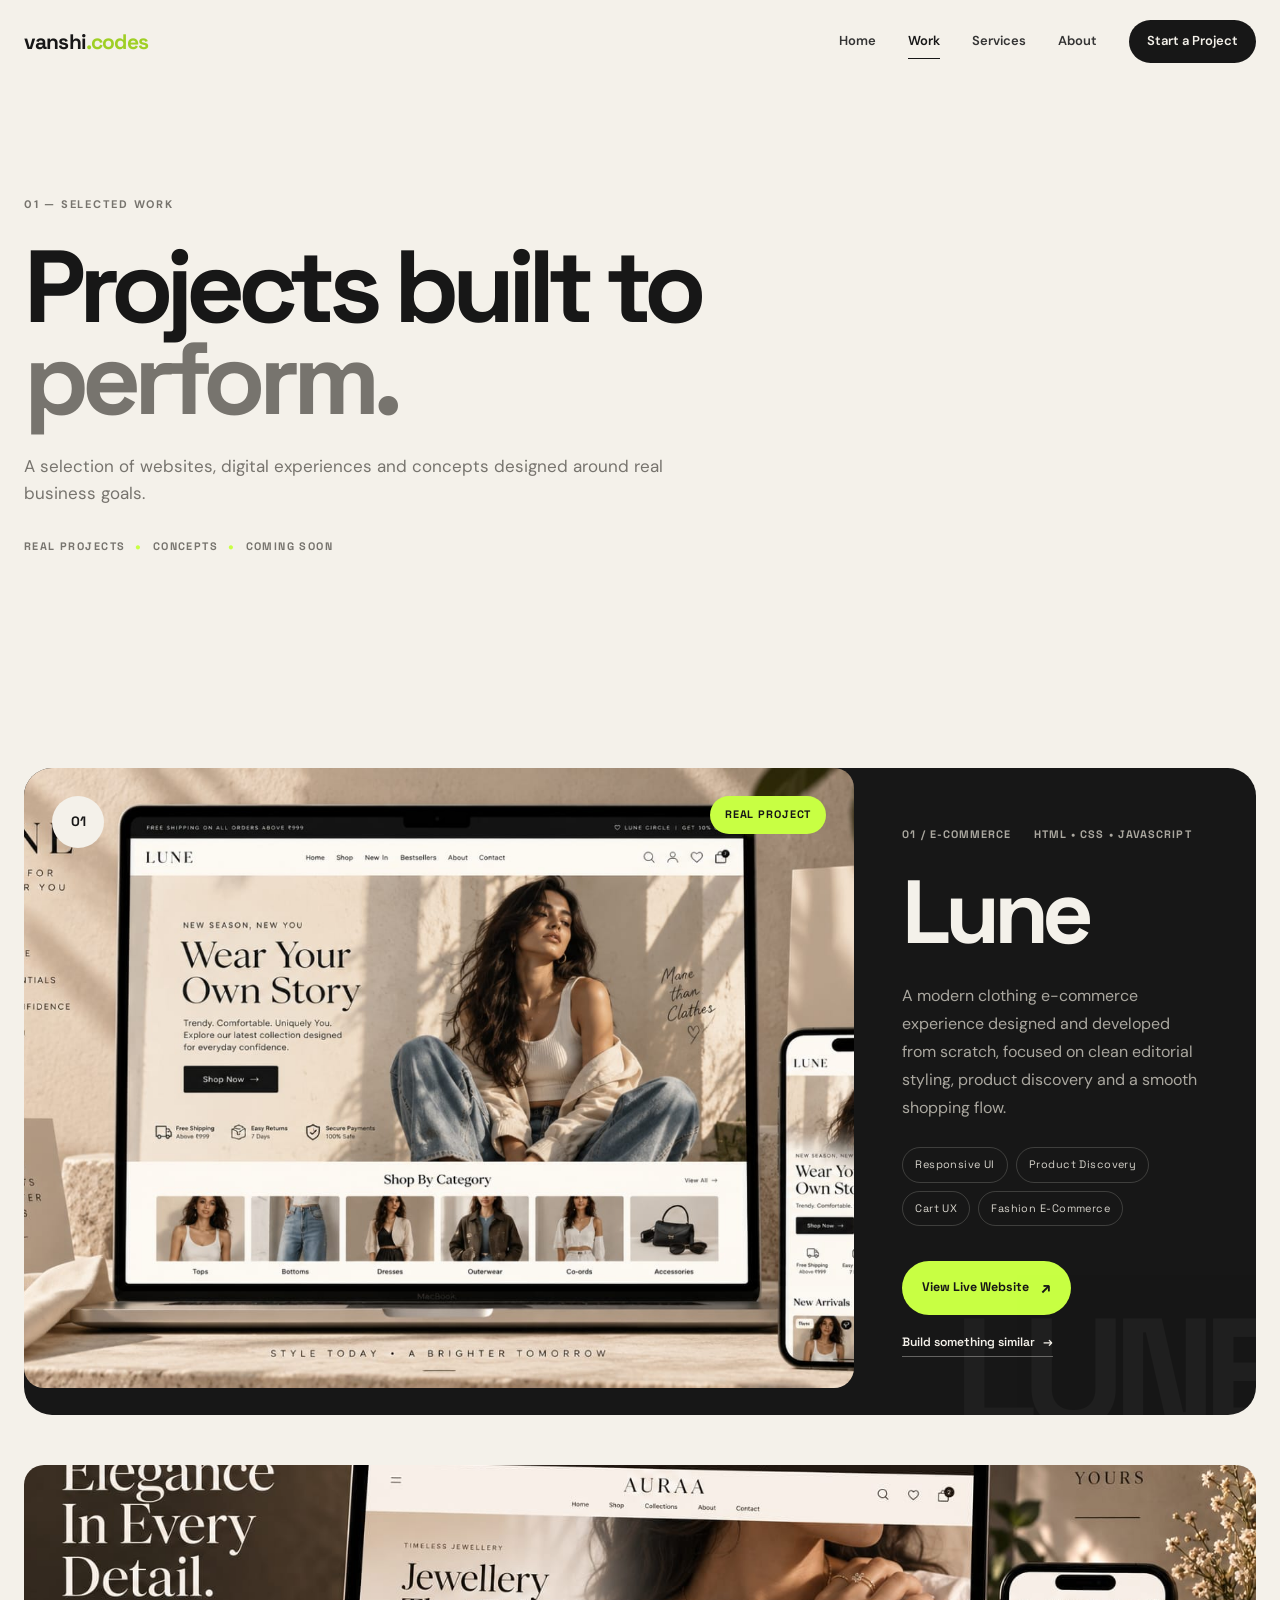
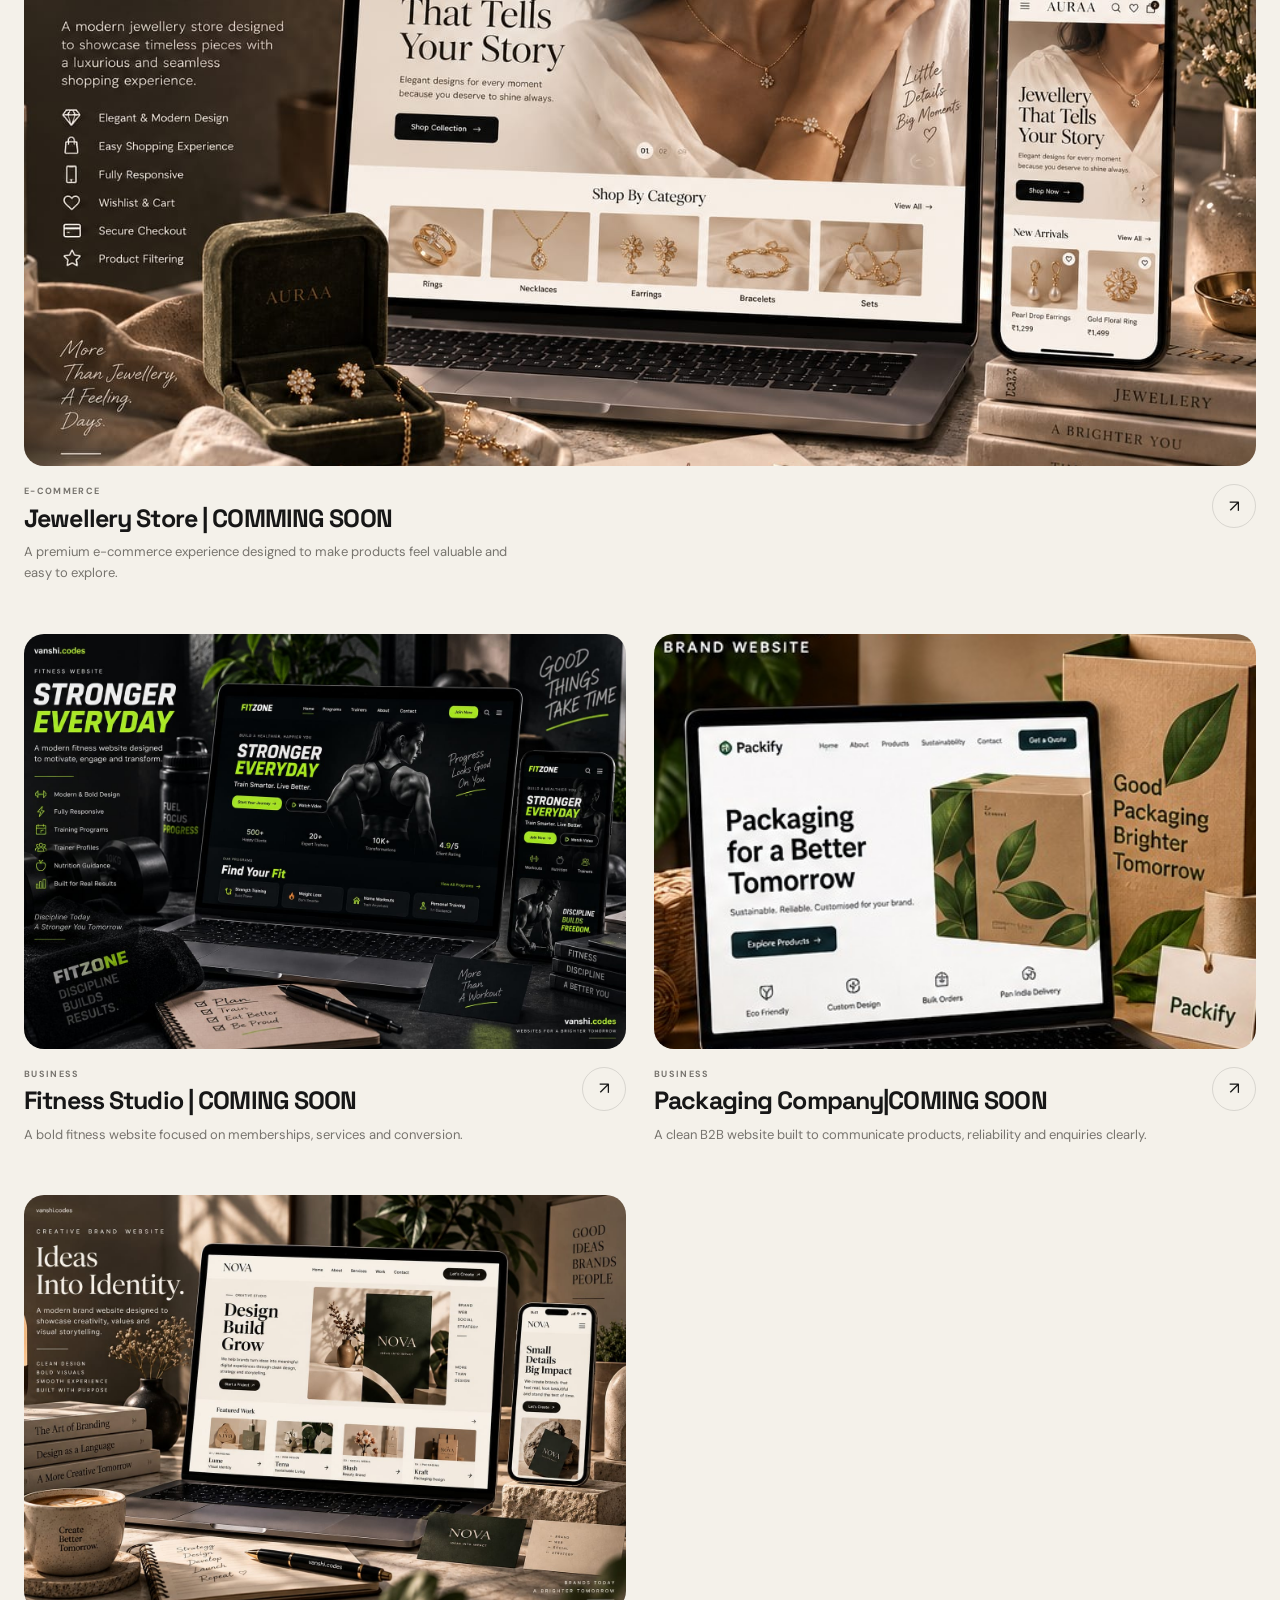
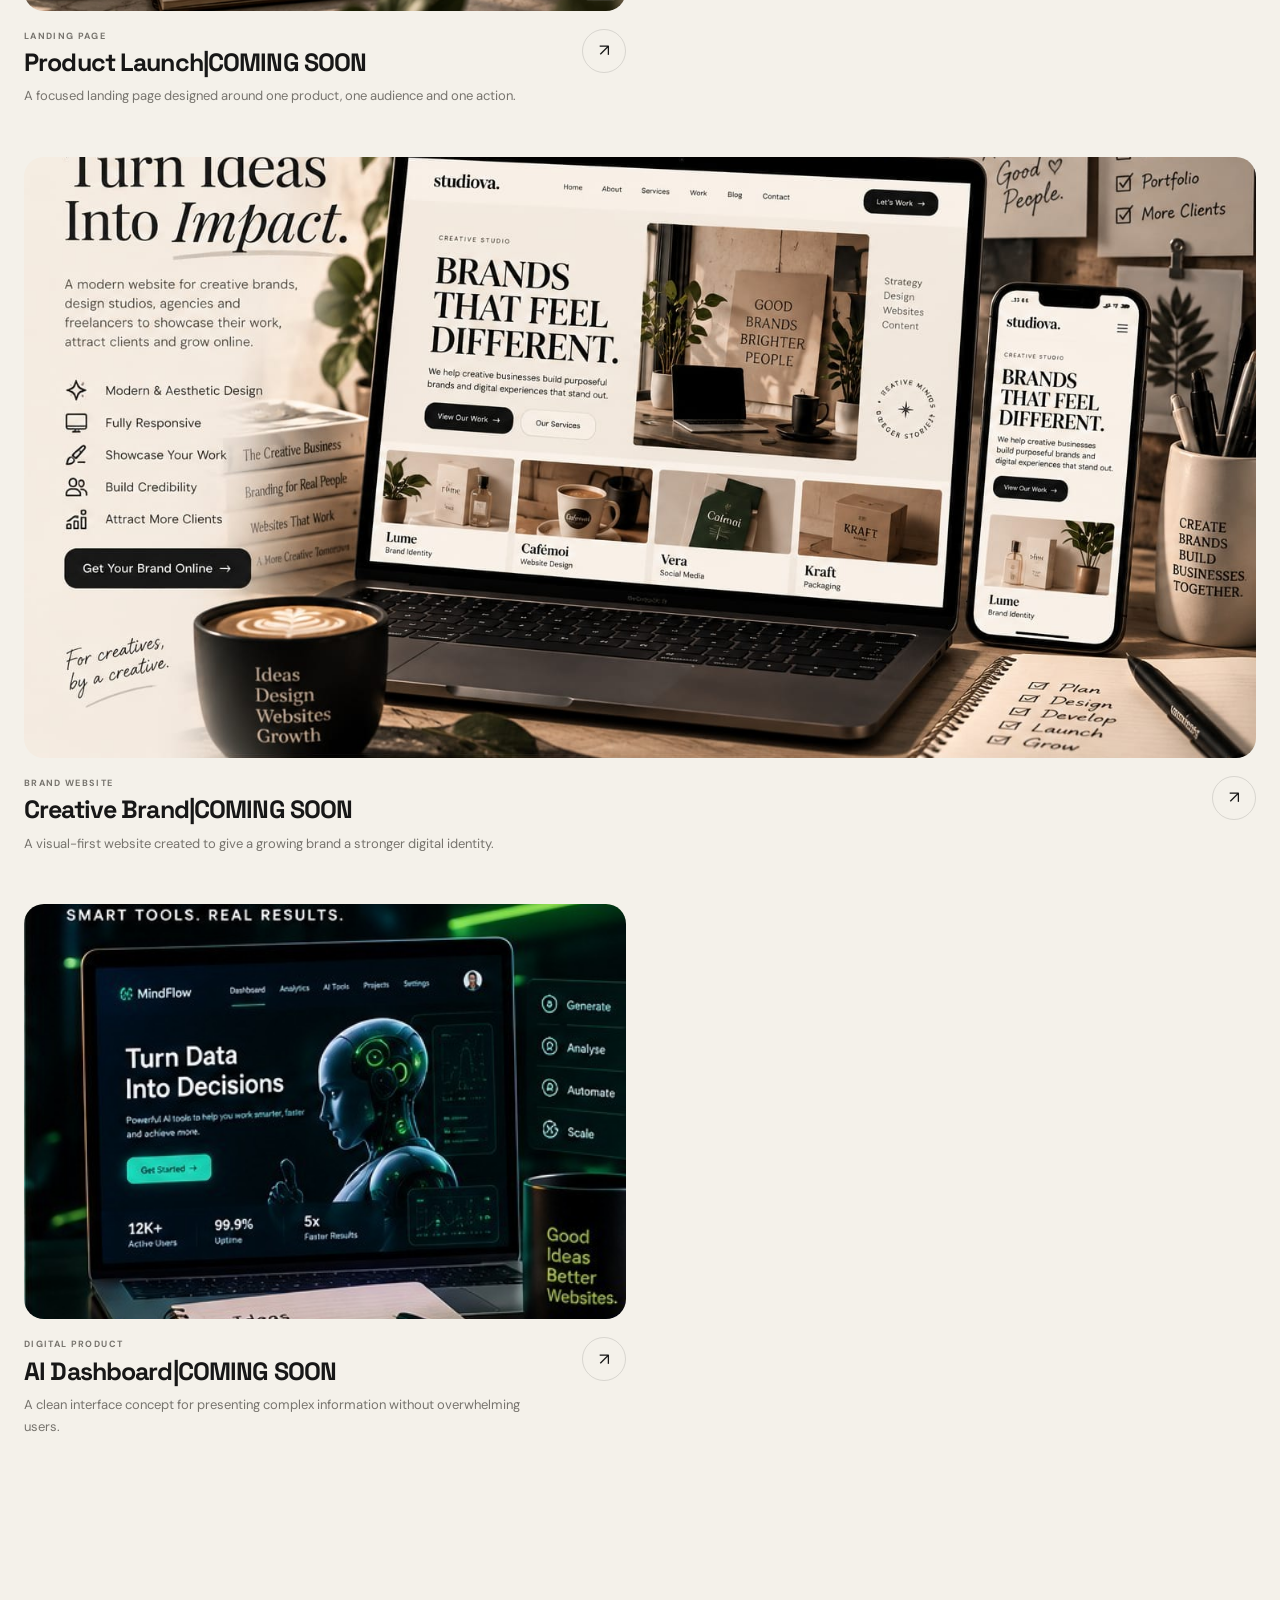
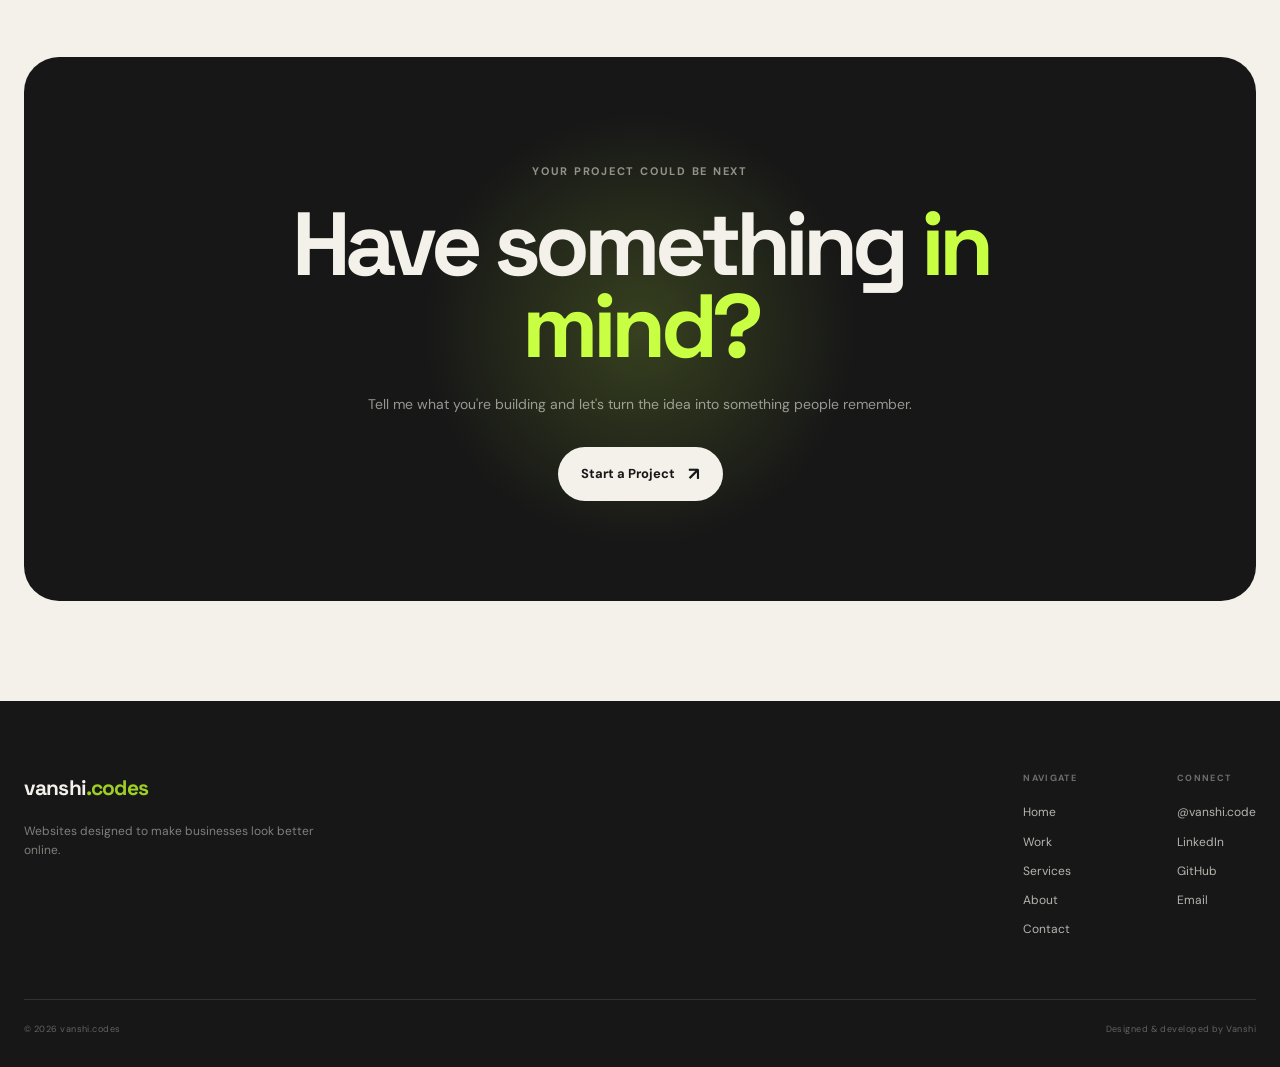
==== vanshi-portfolio/work.html @ 4cf9b31a "Initial portfolio launch" ====
<!DOCTYPE html>
<html lang="en">
<head>
    <meta charset="UTF-8">

    <meta name="viewport"
          content="width=device-width, initial-scale=1.0">

    <meta name="description"
          content="Selected website design and development projects by vanshi.codes.">

    <title>Work — vanshi.codes</title>

    <link rel="preconnect"
          href="https://fonts.googleapis.com">

    <link rel="preconnect"
          href="https://fonts.gstatic.com"
          crossorigin>

    <link href="https://fonts.googleapis.com/css2?family=DM+Sans:wght@400;500;600;700&family=Space+Grotesk:wght@400;500;600;700&display=swap"
          rel="stylesheet">

    <link rel="stylesheet"
          href="css/style.css">
</head>

<body>

<!-- =====================================================
     HEADER
===================================================== -->

<header class="site-header">

    <div class="container nav-container">

        <a href="index.html"
           class="logo">
            vanshi<span>.codes</span>
        </a>

        <nav class="desktop-nav">

            <a href="index.html"
               class="nav-link">
                Home
            </a>

            <a href="work.html"
               class="nav-link active">
                Work
            </a>

            <a href="services.html"
               class="nav-link">
                Services
            </a>

            <a href="about.html"
               class="nav-link">
                About
            </a>

            <a href="contact.html"
               class="nav-link nav-contact">
                Start a Project
            </a>

        </nav>

        <button class="menu-toggle"
                id="menuToggle"
                aria-label="Open navigation menu"
                aria-expanded="false">

            <span></span>
            <span></span>

        </button>

    </div>

    <div class="mobile-menu"
         id="mobileMenu">

        <a href="index.html">Home</a>
        <a href="work.html">Work</a>
        <a href="services.html">Services</a>
        <a href="about.html">About</a>
        <a href="contact.html">Start a Project</a>

    </div>

</header>


<main>

<!-- =====================================================
     PAGE HERO
===================================================== -->

<section class="inner-hero section">

    <div class="container">

        <span class="section-label reveal">
            01 — SELECTED WORK
        </span>

        <h1 class="inner-title reveal">
            Projects built to
            <span>perform.</span>
        </h1>

        <p class="inner-description reveal">
            A selection of websites, digital experiences and
            concepts designed around real business goals.
        </p>
     
         <div class="work-hero-note">
    <span>REAL PROJECTS</span>
    <span>•</span>
    <span>CONCEPTS</span>
    <span>•</span>
    <span>COMING SOON</span>
</div>

    </div>

</section>


<!-- =====================================================
     PROJECTS
===================================================== -->

<section class="section projects-page">

    <div class="container">

        <div class="project-grid project-grid-page">



            <!-- =========================================
     FEATURED PROJECT — LUNE
========================================= -->

<article class="project-card lune-featured reveal">

    <div class="project-image lune-project-image">
        <img
            src="assets/images/lune-main.png"
            alt="Lune clothing e-commerce website designed and developed by Vanshi"
        >

        <span class="project-number">01</span>

        <span class="project-badge">
            REAL PROJECT
        </span>
    </div>

    <div class="project-content lune-project-content">

        <div class="project-meta">
            <span>01 / E-COMMERCE</span>
            <span>HTML • CSS • JAVASCRIPT</span>
        </div>

        <h2>Lune</h2>

        <p class="project-description">
            A modern clothing e-commerce experience designed and
            developed from scratch, focused on clean editorial
            styling, product discovery and a smooth shopping flow.
        </p>

        <div class="project-tags">
            <span>Responsive UI</span>
            <span>Product Discovery</span>
            <span>Cart UX</span>
            <span>Fashion E-Commerce</span>
        </div>

        <div class="project-actions">

            <!-- Replace # with your real Lune website URL later -->
            <a
                href="#"
                class="project-link"
                target="_blank"
                rel="noopener noreferrer"
            >
                View Live Website
                <span>↗</span>
            </a>

            <a
                href="contact.html"
                class="project-secondary-link"
            >
                Build something similar
                <span>→</span>
            </a>

        </div>

    </div>

</article>


            <!-- =================================================
                 PROJECT 01
                 IMAGE LOCATION:
                 assets/images/jewellery-store.jpg
            ================================================== -->

            <article class="project-card project-large reveal">

                <div class="project-image">

                    <img src="assets/images/jewellery-store.jpg"
                         alt="Jewellery e-commerce website project"
                         loading="lazy">

                </div>

                <div class="project-info">

                    <div>

                        <span class="project-category">
                            E-COMMERCE
                        </span>

                        <h2>
                            Jewellery Store | COMMING SOON
                        </h2>

                        <p class="project-description">
                            A premium e-commerce experience designed
                            to make products feel valuable and easy
                            to explore.
                        </p>

                    </div>

                    <!-- Replace # with actual project URL later -->

                    <a href="#"
                       class="round-arrow"
                       aria-label="Open jewellery project">
                        ↗
                    </a>

                </div>

            </article>


            <!-- =================================================
                 PROJECT 02
                 IMAGE LOCATION:
                 assets/images/fitness-website.jpg
            ================================================== -->

            <article class="project-card reveal">

                <div class="project-image">

                    <img src="assets/images/fitness-website.jpg"
                         alt="Fitness studio website project"
                         loading="lazy">

                </div>

                <div class="project-info">

                    <div>

                        <span class="project-category">
                            BUSINESS
                        </span>

                        <h2>
                            Fitness Studio | COMING SOON
                        </h2>

                        <p class="project-description">
                            A bold fitness website focused on
                            memberships, services and conversion.
                        </p>

                    </div>

                    <a href="#"
                       class="round-arrow"
                       aria-label="Open fitness project">
                        ↗
                    </a>

                </div>

            </article>


            <!-- =================================================
                 PROJECT 03
                 IMAGE LOCATION:
                 assets/images/packaging-business.jpg
            ================================================== -->

            <article class="project-card reveal">

                <div class="project-image">

                    <img src="assets/images/packaging-business.jpg"
                         alt="Packaging business website project"
                         loading="lazy">

                </div>

                <div class="project-info">

                    <div>

                        <span class="project-category">
                            BUSINESS
                        </span>

                        <h2>
                            Packaging Company|COMING SOON
                        </h2>

                        <p class="project-description">
                            A clean B2B website built to communicate
                            products, reliability and enquiries clearly.
                        </p>

                    </div>

                    <a href="#"
                       class="round-arrow"
                       aria-label="Open packaging project">
                        ↗
                    </a>

                </div>

            </article>


            <!-- =================================================
                 PROJECT 04
                 IMAGE LOCATION:
                 assets/images/landing-page.jpg
            ================================================== -->

            <article class="project-card reveal">

                <div class="project-image">

                    <img src="assets/images/landing-page.jpg"
                         alt="Modern landing page design"
                         loading="lazy">

                </div>

                <div class="project-info">

                    <div>

                        <span class="project-category">
                            LANDING PAGE
                        </span>

                        <h2>
                            Product Launch|COMING SOON
                        </h2>

                        <p class="project-description">
                            A focused landing page designed around
                            one product, one audience and one action.
                        </p>

                    </div>

                    <a href="#"
                       class="round-arrow"
                       aria-label="Open product launch project">
                        ↗
                    </a>

                </div>

            </article>


            <!-- =================================================
                 PROJECT 05
                 IMAGE LOCATION:
                 assets/images/brand-website.jpg
            ================================================== -->

            <article class="project-card project-large reveal">

                <div class="project-image">

                    <img src="assets/images/brand-website.jpg"
                         alt="Creative brand website project"
                         loading="lazy">

                </div>

                <div class="project-info">

                    <div>

                        <span class="project-category">
                            BRAND WEBSITE
                        </span>

                        <h2>
                            Creative Brand|COMING SOON
                        </h2>

                        <p class="project-description">
                            A visual-first website created to give
                            a growing brand a stronger digital identity.
                        </p>

                    </div>

                    <a href="#"
                       class="round-arrow"
                       aria-label="Open creative brand project">
                        ↗
                    </a>

                </div>

            </article>


            <!-- =================================================
                 PROJECT 06
                 IMAGE LOCATION:
                 assets/images/ai-dashboard.jpg
            ================================================== -->

            <article class="project-card reveal">

                <div class="project-image">

                    <img src="assets/images/ai-dashboard.jpg"
                         alt="AI dashboard interface project"
                         loading="lazy">

                </div>

                <div class="project-info">

                    <div>

                        <span class="project-category">
                            DIGITAL PRODUCT
                        </span>

                        <h2>
                            AI Dashboard|COMING SOON
                        </h2>

                        <p class="project-description">
                            A clean interface concept for presenting
                            complex information without overwhelming users.
                        </p>

                    </div>

                    <a href="#"
                       class="round-arrow"
                       aria-label="Open AI dashboard project">
                        ↗
                    </a>

                </div>

            </article>


        </div>

    </div>

</section>


<!-- =====================================================
     PROJECT CTA
===================================================== -->

<section class="section final-cta">

    <div class="container">

        <div class="cta-box reveal">

            <span class="section-label">
                YOUR PROJECT COULD BE NEXT
            </span>

            <h2>
                Have something
                <span>in mind?</span>
            </h2>

            <p>
                Tell me what you're building and let's
                turn the idea into something people remember.
            </p>

            <a href="contact.html"
               class="btn btn-light">

                Start a Project

                <span class="btn-arrow">
                    ↗
                </span>

            </a>

        </div>

    </div>

</section>

</main>


<!-- =====================================================
     FOOTER
===================================================== -->

<footer class="site-footer">

    <div class="container">

        <div class="footer-main">

            <div class="footer-brand">

                <a href="index.html"
                   class="logo footer-logo">
                    vanshi<span>.codes</span>
                </a>

                <p>
                    Websites designed to make
                    businesses look better online.
                </p>

            </div>

            <div class="footer-links">

                <div>

                    <span class="footer-heading">
                        NAVIGATE
                    </span>

                    <a href="index.html">Home</a>
                    <a href="work.html">Work</a>
                    <a href="services.html">Services</a>
                    <a href="about.html">About</a>
                    <a href="contact.html">Contact</a>

                </div>

                <div>

                    <span class="footer-heading">
                        CONNECT
                    </span>
<a href="https://www.instagram.com/vanshi.codes/"
                           target="_blank"
                         rel="noopener noreferrer">
                       @vanshi.code
                                </a>
                    <a href="https://www.linkedin.com/in/vanshika-codes20071"

                            class="social-link"

                             target="_blank"
                   rel="noopener noreferrer">
                    LinkedIn
                         </a>

                       <a href="https://github.com/vanshikatechh"
                       class="social-link"
                       target="_blank"
                       rel="noopener noreferrer">
                        GitHub
                        </a>

                     <a href="https://mail.google.com/mail/?view=cm&fs=1&to=vanshikatech.work@gmail.com"
                        
                        class="social-link"
                        target="_blank"
                        rel="noopener noreferrer">
                          Email
                         </a>

                </div>

            </div>

        </div>

        <div class="footer-bottom">

            <span>
                © 2026 vanshi.codes
            </span>

            <span>
                Designed & developed by Vanshi
            </span>

        </div>

    </div>

</footer>


<script src="js/script.js"></script>


<!--Start of Tawk.to Script-->
<script type="text/javascript">
var Tawk_API=Tawk_API||{}, Tawk_LoadStart=new Date();
(function(){
var s1=document.createElement("script"),s0=document.getElementsByTagName("script")[0];
s1.async=true;
s1.src='https://embed.tawk.to/6aa03f4f8af7fd343c58ffe2/1k20vek2e';
s1.charset='UTF-8';
s1.setAttribute('crossorigin','*');
s0.parentNode.insertBefore(s1,s0);
})();
</script>
<!--End of Tawk.to Script-->

</body>
</html>
---- vanshi-portfolio/css/style.css ----
/* =========================================================
   VANSHI.CODES — MASTER STYLESHEET
   Version: 1.0
   Designed for:
   index.html
   work.html
   services.html
   about.html
   contact.html
========================================================= */


/* =========================================================
   01 — RESET
========================================================= */

*,
*::before,
*::after {
    margin: 0;
    padding: 0;
    box-sizing: border-box;
}

html {
    scroll-behavior: smooth;
}

body {
    font-family: "DM Sans", sans-serif;
    background: #f4f1ea;
    color: #171717;
    line-height: 1.6;
    overflow-x: hidden;
}

body.menu-open,
body.chat-open {
    overflow: hidden;
}

img {
    display: block;
    width: 100%;
    max-width: 100%;
}

a {
    color: inherit;
    text-decoration: none;
}

button,
input,
textarea,
select {
    font: inherit;
}

button {
    border: 0;
    cursor: pointer;
}

ul {
    list-style: none;
}


/* =========================================================
   02 — VARIABLES
========================================================= */

:root {

    --ink: #171717;
    --ink-soft: #343434;

    --paper: #f4f1ea;
    --paper-light: #faf8f3;
    --paper-dark: #e8e3d9;

    --accent: #c8ff43;
    --accent-dark: #9fcf24;

    --muted: #77746e;
    --line: rgba(23, 23, 23, 0.13);

    --white: #ffffff;

    --radius-small: 10px;
    --radius-medium: 20px;
    --radius-large: 30px;

    --container: 1240px;

    --transition:
        0.35s cubic-bezier(0.22, 1, 0.36, 1);

}


/* =========================================================
   03 — GLOBAL CONTAINER
========================================================= */

.container {
    width: min(
        calc(100% - 48px),
        var(--container)
    );

    margin-inline: auto;
}


/* =========================================================
   04 — SECTIONS
========================================================= */

.section {
    position: relative;
    padding: 120px 0;
}

.section-label {
    display: inline-flex;
    align-items: center;
    gap: 8px;

    font-size: 11px;
    font-weight: 700;
    letter-spacing: 0.16em;
    text-transform: uppercase;

    color: var(--muted);
}


/* =========================================================
   05 — PAGE LOADER
========================================================= */

.page-loader {
    position: fixed;
    inset: 0;
    z-index: 9999;

    display: flex;
    flex-direction: column;
    align-items: center;
    justify-content: center;

    background: var(--ink);

    transition:
        opacity 0.6s ease,
        visibility 0.6s ease;
}

.page-loader.loaded {
    opacity: 0;
    visibility: hidden;
    pointer-events: none;
}

.loader-logo {
    color: var(--paper);

    font-family: "Space Grotesk", sans-serif;
    font-size: 30px;
    font-weight: 700;
}

.loader-logo span {
    color: var(--accent);
}

.loader-line {
    width: 160px;
    height: 2px;
    margin-top: 25px;
    background: rgba(255, 255, 255, 0.15);
    overflow: hidden;
}

.loader-line span {
    display: block;
    width: 100%;
    height: 100%;
    background: var(--accent);

    transform: translateX(-100%);
    animation: loaderProgress 1.2s ease forwards;
}

@keyframes loaderProgress {
    to {
        transform: translateX(0);
    }
}


/* =========================================================
   06 — HEADER
========================================================= */

.site-header {
    position: fixed;
    top: 0;
    left: 0;
    width: 100%;

    z-index: 1000;

    padding: 20px 0;

    transition:
        background 0.3s ease,
        padding 0.3s ease,
        box-shadow 0.3s ease;
}

.site-header.scrolled {
    background: rgba(244, 241, 234, 0.94);
    backdrop-filter: blur(18px);
    -webkit-backdrop-filter: blur(18px);

    padding: 13px 0;

    box-shadow:
        0 10px 30px rgba(0, 0, 0, 0.04);
}

.nav-container {
    display: flex;
    align-items: center;
    justify-content: space-between;
}

.logo {
    position: relative;
    z-index: 2;

    font-family: "Space Grotesk", sans-serif;
    font-size: 21px;
    font-weight: 700;
    letter-spacing: -0.04em;
}

.logo span {
    color: var(--accent-dark);
}

.desktop-nav {
    display: flex;
    align-items: center;
    gap: 32px;
}

.nav-link {
    position: relative;

    font-size: 13px;
    font-weight: 600;

    color: var(--ink-soft);

    transition:
        color var(--transition);
}

.nav-link::after {
    content: "";

    position: absolute;
    left: 0;
    bottom: -7px;

    width: 100%;
    height: 1px;

    background: var(--ink);

    transform: scaleX(0);
    transform-origin: right;

    transition:
        transform var(--transition);
}

.nav-link:hover,
.nav-link.active {
    color: var(--ink);
}

.nav-link:hover::after,
.nav-link.active::after {
    transform: scaleX(1);
    transform-origin: left;
}

.nav-contact {
    display: inline-flex;
    align-items: center;

    padding: 11px 18px;

    background: var(--ink);
    color: var(--paper);

    border-radius: 100px;
}

.nav-contact::after {
    display: none;
}

.nav-contact:hover {
    background: var(--accent);
    color: var(--ink);
}


/* =========================================================
   07 — MOBILE MENU
========================================================= */

.menu-toggle {
    display: none;

    width: 44px;
    height: 44px;

    align-items: center;
    justify-content: center;
    flex-direction: column;
    gap: 6px;

    background: var(--ink);
    border-radius: 50%;

    position: relative;
    z-index: 1002;
}

.menu-toggle span {
    display: block;

    width: 17px;
    height: 1.5px;

    background: var(--paper);

    transition:
        transform 0.3s ease;
}

.menu-toggle.active span:first-child {
    transform: translateY(3.75px) rotate(45deg);
}

.menu-toggle.active span:last-child {
    transform: translateY(-3.75px) rotate(-45deg);
}

.mobile-menu {
    display: none;
}


/* =========================================================
   08 — HERO
========================================================= */

.hero {
    min-height: 100vh;
    min-height: 100svh;

    display: flex;
    align-items: center;

    padding-top: 150px;
    padding-bottom: 100px;

    overflow: hidden;
}

.hero-background {
    position: absolute;
    inset: 0;

    pointer-events: none;
}

.hero-grid {
    position: absolute;
    inset: 0;

    background-image:
        linear-gradient(
            rgba(23, 23, 23, 0.045) 1px,
            transparent 1px
        ),
        linear-gradient(
            90deg,
            rgba(23, 23, 23, 0.045) 1px,
            transparent 1px
        );

    background-size: 80px 80px;

    mask-image:
        linear-gradient(
            to bottom,
            black,
            transparent 90%
        );
}

.hero-orb {
    position: absolute;

    border-radius: 50%;

    filter: blur(2px);

    opacity: 0.8;
}

.hero-orb-one {
    width: 420px;
    height: 420px;

    top: 8%;
    right: 7%;

    background:
        radial-gradient(
            circle,
            rgba(200, 255, 67, 0.45),
            transparent 68%
        );
}

.hero-orb-two {
    width: 300px;
    height: 300px;

    left: -80px;
    bottom: 10%;

    background:
        radial-gradient(
            circle,
            rgba(255, 190, 100, 0.18),
            transparent 70%
        );
}

.hero-container {
    position: relative;
    z-index: 2;

    display: grid;
    grid-template-columns: 1.02fr 0.98fr;

    align-items: center;

    gap: 80px;
}

.hero-content {
    max-width: 700px;
}

.eyebrow {
    display: inline-flex;
    align-items: center;
    gap: 9px;

    padding: 8px 13px;

    border: 1px solid var(--line);
    border-radius: 100px;

    font-size: 10px;
    font-weight: 700;
    letter-spacing: 0.14em;

    background: rgba(250, 248, 243, 0.65);
}

.eyebrow-dot {
    width: 7px;
    height: 7px;

    border-radius: 50%;

    background: var(--accent-dark);

    box-shadow:
        0 0 0 5px rgba(159, 207, 36, 0.13);
}

.hero h1 {
    margin-top: 28px;

    font-family: "Space Grotesk", sans-serif;

    font-size:
        clamp(58px, 7vw, 108px);

    line-height: 0.92;
    letter-spacing: -0.065em;
    font-weight: 600;
}

.accent-text {
    position: relative;
    display: inline-block;

    color: var(--ink);
}

.accent-text::after {
    content: "";

    position: absolute;

    left: 2%;
    right: 2%;
    bottom: 2px;

    height: 13px;

    z-index: -1;

    background: var(--accent);

    transform: rotate(-1.5deg);
}

.hero-description {
    max-width: 570px;

    margin-top: 32px;

    font-size: 17px;
    line-height: 1.7;

    color: var(--muted);
}

.hero-actions {
    display: flex;
    flex-wrap: wrap;

    gap: 12px;

    margin-top: 38px;
}


/* =========================================================
   09 — BUTTONS
========================================================= */

.btn {
    display: inline-flex;
    align-items: center;
    justify-content: center;
    gap: 13px;

    min-height: 54px;

    padding: 0 23px;

    border-radius: 100px;

    font-size: 13px;
    font-weight: 700;

    transition:
        transform var(--transition),
        background var(--transition),
        color var(--transition),
        box-shadow var(--transition);
}

.btn-arrow {
    font-size: 18px;
    line-height: 1;
}

.btn-primary {
    background: var(--ink);
    color: var(--paper);

    box-shadow:
        0 10px 25px rgba(23, 23, 23, 0.13);
}

.btn-primary:hover {
    transform: translateY(-4px);

    background: var(--accent);
    color: var(--ink);

    box-shadow:
        0 15px 35px rgba(23, 23, 23, 0.15);
}

.btn-secondary {
    border: 1px solid var(--line);
    background: rgba(255, 255, 255, 0.35);
}

.btn-secondary:hover {
    transform: translateY(-4px);

    border-color: var(--ink);
    background: var(--white);
}

.btn-light {
    background: var(--paper);
    color: var(--ink);
}

.btn-light:hover {
    transform: translateY(-4px);

    background: var(--accent);

    box-shadow:
        0 15px 35px rgba(0, 0, 0, 0.18);
}


/* =========================================================
   10 — HERO META
========================================================= */

.hero-meta {
    display: flex;
    align-items: center;

    gap: 18px;

    margin-top: 52px;
}

.hero-meta-item {
    display: flex;
    flex-direction: column;
    gap: 2px;
}

.hero-meta-item strong {
    font-family: "Space Grotesk", sans-serif;
    font-size: 18px;
}

.hero-meta-item span {
    font-size: 10px;
    color: var(--muted);
    text-transform: uppercase;
    letter-spacing: 0.12em;
}

.hero-meta-line {
    width: 30px;
    height: 1px;
    background: var(--line);
}


/* =========================================================
   11 — HERO VISUAL
========================================================= */

.hero-visual {
    position: relative;

    min-height: 590px;

    display: flex;
    align-items: center;
    justify-content: center;
}

.hero-card-main {
    position: relative;

    width: min(100%, 500px);
    aspect-ratio: 0.82;

    padding: 27px;

    border-radius: 28px;

    background:
        linear-gradient(
            145deg,
            #242424,
            #111111
        );

    color: var(--paper);

    box-shadow:
        35px 35px 80px rgba(0, 0, 0, 0.18);

    transform:
        rotate(4deg);

    overflow: hidden;
}

.hero-card-main::before {
    content: "";

    position: absolute;
    width: 360px;
    height: 360px;

    right: -130px;
    bottom: -100px;

    border-radius: 50%;

    background:
        radial-gradient(
            circle,
            rgba(200, 255, 67, 0.9),
            rgba(200, 255, 67, 0.1) 60%,
            transparent 70%
        );
}

.hero-card-main::after {
    content: "";

    position: absolute;
    inset: 15px;

    border: 1px solid rgba(255, 255, 255, 0.1);

    border-radius: 20px;

    pointer-events: none;
}

.hero-card-top,
.hero-card-bottom {
    position: relative;
    z-index: 2;

    display: flex;
    justify-content: space-between;
}

.mini-label,
.mini-number {
    font-size: 9px;
    letter-spacing: 0.16em;
    font-weight: 700;
}

.mini-number {
    color: var(--accent);
}

.hero-card-center {
    position: absolute;

    left: 45px;
    bottom: 115px;

    z-index: 2;
}

.hero-card-small {
    display: block;

    margin-bottom: 14px;

    font-size: 10px;
    letter-spacing: 0.18em;
    color: rgba(255, 255, 255, 0.55);
}

.hero-card-center h2 {
    font-family: "Space Grotesk", sans-serif;

    font-size: clamp(40px, 5vw, 66px);
    line-height: 0.9;
    letter-spacing: -0.06em;
}

.hero-card-bottom {
    position: absolute;

    left: 27px;
    right: 27px;
    bottom: 27px;

    z-index: 2;

    font-size: 9px;
    letter-spacing: 0.13em;
    text-transform: uppercase;

    color: rgba(255, 255, 255, 0.55);
}

.floating-card {
    position: absolute;

    z-index: 5;

    display: flex;
    align-items: center;
    gap: 11px;

    padding: 14px 17px;

    border: 1px solid rgba(23, 23, 23, 0.1);

    border-radius: 15px;

    background:
        rgba(250, 248, 243, 0.9);

    backdrop-filter: blur(15px);

    box-shadow:
        0 20px 50px rgba(0, 0, 0, 0.1);
}

.floating-card strong {
    display: block;

    font-family: "Space Grotesk", sans-serif;
    font-size: 13px;
}

.floating-card small {
    display: block;

    font-size: 9px;
    color: var(--muted);
}

.floating-card-one {
    left: -15px;
    top: 120px;
}

.floating-card-two {
    right: -15px;
    bottom: 125px;

    display: flex;
    flex-direction: column;
    align-items: flex-start;
    gap: 0;
}

.floating-card-two strong {
    font-size: 24px;
}

.floating-icon {
    display: grid;
    place-items: center;

    width: 31px;
    height: 31px;

    border-radius: 50%;

    background: var(--accent);

    color: var(--ink);
}

.floating-circle {
    position: absolute;

    z-index: 6;

    right: 12px;
    top: 45px;

    width: 105px;
    height: 105px;

    display: flex;
    flex-direction: column;
    align-items: center;
    justify-content: center;

    gap: 1px;

    border-radius: 50%;

    background: var(--accent);
    color: var(--ink);

    font-size: 9px;
    font-weight: 700;
    letter-spacing: 0.12em;

    transform: rotate(12deg);

    box-shadow:
        0 15px 40px rgba(0, 0, 0, 0.12);
}

.floating-circle span:last-child {
    margin-top: 4px;
    font-size: 17px;
}


/* =========================================================
   12 — SCROLL INDICATOR
========================================================= */

.hero-scroll {
    position: absolute;

    left: 50%;
    bottom: 30px;

    display: flex;
    align-items: center;
    gap: 14px;

    transform: translateX(-50%);

    font-size: 9px;
    letter-spacing: 0.14em;
    text-transform: uppercase;
    color: var(--muted);
}

.scroll-line {
    width: 55px;
    height: 1px;

    background: var(--line);

    position: relative;
}

.scroll-line::after {
    content: "";

    position: absolute;

    top: -2px;
    left: 0;

    width: 5px;
    height: 5px;

    border-radius: 50%;

    background: var(--ink);

    animation: scrollDot 2s ease-in-out infinite;
}

@keyframes scrollDot {
    0%,
    100% {
        left: 0;
    }

    50% {
        left: calc(100% - 5px);
    }
}


/* =========================================================
   13 — INTRO STRIP
========================================================= */

.intro-strip {
    overflow: hidden;

    border-top: 1px solid var(--line);
    border-bottom: 1px solid var(--line);

    background: var(--ink);
    color: var(--paper);

    padding: 20px 0;
}

.intro-strip-inner {
    display: flex;
    align-items: center;
    justify-content: space-between;

    gap: 30px;

    white-space: nowrap;
}

.intro-strip p {
    font-size: 10px;
    font-weight: 700;
    letter-spacing: 0.16em;
}

.intro-strip span {
    color: var(--accent);
}


/* =========================================================
   14 — SECTION HEADINGS
========================================================= */

.section-heading {
    display: flex;
    align-items: flex-end;
    justify-content: space-between;

    gap: 40px;

    margin-bottom: 65px;
}

.section-heading h2 {
    max-width: 750px;

    margin-top: 18px;

    font-family: "Space Grotesk", sans-serif;

    font-size: clamp(44px, 6vw, 78px);

    line-height: 0.95;
    letter-spacing: -0.06em;
}

.section-heading h2 span,
.inner-title span,
.about-copy h2 span,
.why-heading h2 span,
.contact-info h2 span {
    color: var(--muted);
}

.centered {
    display: flex;
    flex-direction: column;
    align-items: center;

    text-align: center;
}

.centered h2 {
    max-width: 800px;
}

.text-link {
    display: inline-flex;
    align-items: center;
    gap: 9px;

    padding-bottom: 6px;

    border-bottom: 1px solid var(--ink);

    font-size: 12px;
    font-weight: 700;

    white-space: nowrap;

    transition:
        gap var(--transition);
}

.text-link:hover {
    gap: 15px;
}


/* =========================================================
   15 — PROJECT GRID
========================================================= */

.project-grid {
    display: grid;

    grid-template-columns:
        repeat(2, minmax(0, 1fr));

    gap: 50px 28px;
}

.project-large {
    grid-column: span 2;
}

.project-card {
    min-width: 0;
}

.project-image {
    position: relative;

    width: 100%;
    aspect-ratio: 1.45;

    overflow: hidden;

    border-radius: var(--radius-medium);

    background: var(--paper-dark);
}

.project-large .project-image {
    aspect-ratio: 2.05;
}

.project-image img {
    width: 100%;
    height: 100%;

    object-fit: cover;

    transition:
        transform 0.8s
        cubic-bezier(0.22, 1, 0.36, 1);
}

.project-card:hover .project-image img {
    transform: scale(1.04);
}

.project-info {
    display: flex;
    align-items: flex-start;
    justify-content: space-between;

    gap: 25px;

    padding-top: 18px;
}

.project-category {
    display: block;

    margin-bottom: 6px;

    font-size: 9px;
    font-weight: 700;
    letter-spacing: 0.15em;
    color: var(--muted);
}

.project-info h2,
.project-info h3 {
    font-family: "Space Grotesk", sans-serif;

    font-size: 25px;
    line-height: 1.1;
    letter-spacing: -0.035em;
}

.project-description {
    max-width: 500px;

    margin-top: 9px;

    color: var(--muted);

    font-size: 13px;
    line-height: 1.65;
}

.round-arrow {
    flex: 0 0 auto;

    display: grid;
    place-items: center;

    width: 44px;
    height: 44px;

    border: 1px solid var(--line);

    border-radius: 50%;

    font-size: 17px;

    transition:
        transform var(--transition),
        background var(--transition),
        color var(--transition);
}

.round-arrow:hover {
    transform: rotate(45deg);

    background: var(--ink);
    color: var(--paper);
}


/* =========================================================
   16 — PROJECT MOCKUPS ON HOME
========================================================= */

.project-image-one,
.project-image-two,
.project-image-three {
    display: flex;
    align-items: center;
    justify-content: center;
}

.project-image-one {
    background:
        linear-gradient(
            135deg,
            #e9dfd2,
            #f6efe5
        );
}

.project-image-two {
    background:
        linear-gradient(
            135deg,
            #dce6dc,
            #eef1e8
        );
}

.project-image-three {
    background:
        linear-gradient(
            135deg,
            #d7d0c6,
            #ece7de
        );
}

.project-browser {
    width: 78%;
    height: 78%;

    border-radius: 12px;

    background: #fafafa;

    overflow: hidden;

    box-shadow:
        0 25px 50px rgba(0, 0, 0, 0.12);
}

.browser-bar {
    height: 24px;

    display: flex;
    align-items: center;

    gap: 5px;

    padding: 0 9px;

    background: #dedbd6;
}

.browser-bar span {
    width: 5px;
    height: 5px;

    border-radius: 50%;

    background: #aaa;
}

.browser-content {
    position: relative;

    height: calc(100% - 24px);

    padding: 25px;

    background: #f8f5ef;
}

.browser-heading {
    font-family: "Space Grotesk", sans-serif;

    font-size: clamp(25px, 5vw, 58px);

    line-height: 0.88;
    letter-spacing: -0.06em;
}

.browser-shape {
    position: absolute;

    right: 8%;
    bottom: 8%;

    width: 38%;
    aspect-ratio: 1;

    border-radius: 50%;

    background: var(--accent);
}

.mockup-content {
    width: 75%;
    height: 75%;

    padding: 35px;

    border-radius: 20px;

    background: var(--ink);
    color: var(--paper);

    display: flex;
    flex-direction: column;

    justify-content: space-between;

    box-shadow:
        0 30px 60px rgba(0, 0, 0, 0.15);
}

.mockup-content span {
    font-size: 10px;
    letter-spacing: 0.18em;
    color: var(--accent);
}

.mockup-content strong {
    font-family: "Space Grotesk", sans-serif;

    font-size: clamp(30px, 5vw, 60px);

    line-height: 0.9;
    letter-spacing: -0.06em;
}

.mockup-content small {
    font-size: 8px;
    letter-spacing: 0.15em;
}

.package-mockup {
    width: 55%;
    aspect-ratio: 1.3;

    display: flex;
    flex-direction: column;
    justify-content: space-between;

    padding: 25px;

    background: #cbbda9;

    color: #29241f;

    box-shadow:
        20px 20px 40px rgba(0, 0, 0, 0.15);

    transform: rotate(-4deg);
}

.package-mockup > div {
    font-family: "Space Grotesk", sans-serif;

    font-size: 26px;
    font-weight: 700;
}

.package-mockup span {
    font-family: "Space Grotesk", sans-serif;

    font-size: clamp(20px, 3vw, 40px);

    line-height: 0.9;
    letter-spacing: -0.05em;
}


/* =========================================================
   17 — SERVICES LIST
========================================================= */

.services-list {
    border-top: 1px solid var(--line);
}

.service-row {
    display: grid;

    grid-template-columns: 80px 1fr 50px;

    gap: 35px;

    align-items: start;

    padding: 30px 0;

    border-bottom: 1px solid var(--line);

    transition:
        padding var(--transition),
        background var(--transition);
}

.service-row:hover {
    padding-left: 18px;
    padding-right: 18px;

    background: rgba(255, 255, 255, 0.3);
}

.service-number {
    font-family: "Space Grotesk", sans-serif;

    font-size: 13px;
    font-weight: 700;

    color: var(--muted);
}

.service-title h2,
.service-title h3 {
    font-family: "Space Grotesk", sans-serif;

    font-size: clamp(28px, 4vw, 48px);

    line-height: 1;
    letter-spacing: -0.045em;
}

.service-title p {
    max-width: 650px;

    margin-top: 12px;

    color: var(--muted);

    font-size: 14px;
}

.service-arrow {
    font-size: 23px;

    transition:
        transform var(--transition);
}

.service-row:hover .service-arrow {
    transform: rotate(45deg);
}

.service-features {
    display: flex;
    flex-wrap: wrap;

    gap: 8px;

    margin-top: 20px;
}

.service-features li {
    padding: 7px 11px;

    border: 1px solid var(--line);

    border-radius: 100px;

    font-size: 10px;
    color: var(--muted);
}

.services-full .service-row {
    padding-top: 42px;
    padding-bottom: 42px;
}


/* =========================================================
   18 — WHY SECTION
========================================================= */

.why-section {
    background: var(--paper-light);
}

.why-grid {
    display: grid;

    grid-template-columns: 0.8fr 1.2fr;

    gap: 100px;
}

.why-heading h2 {
    margin-top: 20px;

    font-family: "Space Grotesk", sans-serif;

    font-size: clamp(45px, 5.5vw, 75px);

    line-height: 0.95;
    letter-spacing: -0.06em;
}

.why-content {
    border-top: 1px solid var(--line);
}

.why-item {
    display: grid;

    grid-template-columns: 55px 1fr;

    gap: 25px;

    padding: 28px 0;

    border-bottom: 1px solid var(--line);
}

.why-icon {
    display: grid;
    place-items: center;

    width: 42px;
    height: 42px;

    border-radius: 50%;

    background: var(--accent);

    font-size: 11px;
    font-weight: 700;
}

.why-item h3 {
    font-family: "Space Grotesk", sans-serif;

    font-size: 22px;
    line-height: 1.1;

    letter-spacing: -0.03em;
}

.why-item p {
    max-width: 570px;

    margin-top: 8px;

    color: var(--muted);

    font-size: 13px;
}


/* =========================================================
   19 — PROCESS
========================================================= */

.process-section {
    background: var(--paper-dark);
}

.process-grid {
    display: grid;

    grid-template-columns:
        repeat(4, minmax(0, 1fr));

    gap: 1px;

    background: var(--line);

    border: 1px solid var(--line);
}

.process-card {
    min-height: 280px;

    padding: 30px;

    background: var(--paper);

    transition:
        background var(--transition),
        transform var(--transition);
}

.process-card:hover {
    background: var(--ink);
    color: var(--paper);

    transform: translateY(-5px);
}

.process-number {
    display: block;

    font-family: "Space Grotesk", sans-serif;

    font-size: 11px;
    color: var(--muted);
}

.process-card h3 {
    margin-top: 75px;

    font-family: "Space Grotesk", sans-serif;

    font-size: 29px;

    line-height: 1;
    letter-spacing: -0.04em;
}

.process-card p {
    margin-top: 12px;

    font-size: 12px;

    color: var(--muted);
}

.process-card:hover p,
.process-card:hover .process-number {
    color: rgba(244, 241, 234, 0.55);
}


/* =========================================================
   20 — INNER PAGE HERO
========================================================= */

.inner-hero {
    padding-top: 190px;
    padding-bottom: 90px;
}

.inner-title {
    max-width: 900px;

    margin-top: 25px;

    font-family: "Space Grotesk", sans-serif;

    font-size: clamp(58px, 8vw, 110px);

    line-height: 0.9;
    letter-spacing: -0.07em;
}

.inner-description {
    max-width: 650px;

    margin-top: 28px;

    color: var(--muted);

    font-size: 17px;
}


/* =========================================================
   21 — ABOUT
========================================================= */

.about-grid {
    display: grid;

    grid-template-columns:
        minmax(0, 0.85fr)
        minmax(0, 1.15fr);

    gap: 90px;

    align-items: center;
}

.about-image {
    aspect-ratio: 0.86;

    overflow: hidden;

    border-radius: var(--radius-large);

    background: var(--paper-dark);
}

.about-image img {
    width: 100%;
    height: 100%;

    object-fit: cover;
}

.about-copy h2 {
    margin-top: 20px;

    font-family: "Space Grotesk", sans-serif;

    font-size: clamp(50px, 6vw, 80px);

    line-height: 0.92;
    letter-spacing: -0.06em;
}

.about-copy p {
    max-width: 620px;

    margin-top: 22px;

    color: var(--muted);

    font-size: 15px;
}

.about-copy .btn {
    margin-top: 30px;
}


/* =========================================================
   22 — SKILLS
========================================================= */

.skills-section {
    background: var(--paper-dark);
}

.skills-grid {
    display: grid;

    grid-template-columns:
        repeat(3, minmax(0, 1fr));

    gap: 1px;

    background: var(--line);

    border: 1px solid var(--line);
}

.skill-card {
    min-height: 220px;

    padding: 28px;

    background: var(--paper);

    transition:
        background var(--transition),
        color var(--transition);
}

.skill-card:hover {
    background: var(--ink);
    color: var(--paper);
}

.skill-card > span {
    font-size: 10px;
    color: var(--muted);
}

.skill-card h3 {
    margin-top: 55px;

    font-family: "Space Grotesk", sans-serif;

    font-size: 27px;
    letter-spacing: -0.04em;
}

.skill-card p {
    margin-top: 7px;

    color: var(--muted);

    font-size: 12px;
}

.skill-card:hover p {
    color: rgba(244, 241, 234, 0.55);
}


/* =========================================================
   23 — CONTACT
========================================================= */

.contact-section {
    padding-top: 40px;
}

.contact-grid {
    display: grid;

    grid-template-columns:
        0.8fr
        1.2fr;

    gap: 90px;

    align-items: start;
}

.contact-info {
    position: sticky;
    top: 120px;
}

.contact-info h2 {
    margin-top: 20px;

    font-family: "Space Grotesk", sans-serif;

    font-size: clamp(45px, 5.5vw, 75px);

    line-height: 0.95;
    letter-spacing: -0.06em;
}

.contact-info > p {
    max-width: 510px;

    margin-top: 25px;

    color: var(--muted);

    font-size: 14px;
}

.contact-details {
    margin-top: 45px;

    border-top: 1px solid var(--line);
}

.contact-detail {
    display: flex;
    flex-direction: column;

    gap: 3px;

    padding: 17px 0;

    border-bottom: 1px solid var(--line);
}

.contact-detail span {
    font-size: 9px;
    font-weight: 700;

    letter-spacing: 0.14em;

    color: var(--muted);
}

.contact-detail strong {
    font-size: 12px;
    font-weight: 600;
}


/* =========================================================
   24 — CONTACT FORM
========================================================= */

.contact-form-wrapper {
    padding: 38px;

    border: 1px solid var(--line);

    border-radius: var(--radius-large);

    background: var(--paper-light);

    box-shadow:
        0 25px 70px rgba(0, 0, 0, 0.04);
}

.project-form {
    display: flex;
    flex-direction: column;

    gap: 22px;
}

.form-group {
    display: flex;
    flex-direction: column;

    gap: 8px;
}

.form-group label {
    font-size: 11px;
    font-weight: 700;
}

.form-group input,
.form-group textarea,
.form-group select {
    width: 100%;

    padding: 15px 16px;

    border: 1px solid var(--line);

    border-radius: 10px;

    outline: none;

    background: var(--white);
    color: var(--ink);

    font-size: 13px;

    transition:
        border-color 0.25s ease,
        box-shadow 0.25s ease;
}

.form-group textarea {
    resize: vertical;

    min-height: 150px;
}

.form-group select {
    appearance: auto;
}

.form-group input::placeholder,
.form-group textarea::placeholder {
    color: #aaa;
}

.form-group input:focus,
.form-group textarea:focus,
.form-group select:focus {
    border-color: var(--ink);

    box-shadow:
        0 0 0 3px rgba(23, 23, 23, 0.05);
}

.form-submit {
    width: 100%;

    margin-top: 4px;
}

.form-submit:disabled {
    opacity: 0.65;
    cursor: not-allowed;
    transform: none;
}

.form-status {
    min-height: 20px;

    font-size: 12px;
    line-height: 1.5;
}

.form-status.success {
    color: #31733d;
}

.form-status.error {
    color: #a13b3b;
}

.form-note {
    font-size: 10px;
    line-height: 1.5;

    color: var(--muted);
}


/* =========================================================
   25 — FAQ
========================================================= */

.faq-section {
    background: var(--paper-dark);
}

.faq-list {
    max-width: 900px;

    margin-inline: auto;

    border-top: 1px solid var(--line);
}

.faq-item {
    border-bottom: 1px solid var(--line);
}

.faq-item summary {
    display: flex;
    align-items: center;
    justify-content: space-between;

    gap: 25px;

    padding: 24px 0;

    cursor: pointer;

    list-style: none;

    font-family: "Space Grotesk", sans-serif;

    font-size: 18px;
    font-weight: 600;

    letter-spacing: -0.02em;
}

.faq-item summary::-webkit-details-marker {
    display: none;
}

.faq-item summary span {
    flex: 0 0 auto;

    display: grid;
    place-items: center;

    width: 30px;
    height: 30px;

    border-radius: 50%;

    border: 1px solid var(--line);

    transition:
        transform var(--transition),
        background var(--transition);
}

.faq-item[open] summary span {
    transform: rotate(45deg);

    background: var(--accent);
}

.faq-item p {
    max-width: 720px;

    padding-bottom: 24px;

    color: var(--muted);

    font-size: 13px;
}


/* =========================================================
   26 — FINAL CTA
========================================================= */

.final-cta {
    padding-top: 100px;
    padding-bottom: 100px;
}

.cta-box {
    position: relative;

    padding:
        clamp(45px, 8vw, 100px)
        clamp(25px, 7vw, 90px);

    border-radius: 35px;

    overflow: hidden;

    background: var(--ink);
    color: var(--paper);

    text-align: center;
}

.cta-box::before {
    content: "";

    position: absolute;

    width: 450px;
    height: 450px;

    left: 50%;
    top: 50%;

    transform:
        translate(-50%, -50%);

    border-radius: 50%;

    background:
        radial-gradient(
            circle,
            rgba(200, 255, 67, 0.18),
            transparent 68%
        );

    pointer-events: none;
}

.cta-box > * {
    position: relative;
    z-index: 2;
}

.cta-box .section-label {
    color: rgba(244, 241, 234, 0.55);
}

.cta-box h2 {
    max-width: 900px;

    margin: 20px auto 0;

    font-family: "Space Grotesk", sans-serif;

    font-size: clamp(45px, 7vw, 90px);

    line-height: 0.92;
    letter-spacing: -0.065em;
}

.cta-box h2 span {
    color: var(--accent);
}

.cta-box p {
    max-width: 550px;

    margin: 25px auto 0;

    color: rgba(244, 241, 234, 0.58);

    font-size: 14px;
}

.cta-box .btn {
    margin-top: 32px;
}

.cta-decoration {
    position: absolute !important;

    right: 8%;
    top: 8%;

    color: var(--accent);

    font-size: 40px;

    animation:
        floatingStar 4s ease-in-out infinite;
}

@keyframes floatingStar {

    0%,
    100% {
        transform: translateY(0) rotate(0);
    }

    50% {
        transform: translateY(-12px) rotate(25deg);
    }

}


/* =========================================================
   27 — FOOTER
========================================================= */

.site-footer {
    padding: 70px 0 30px;

    background: var(--ink);
    color: var(--paper);
}

.footer-main {
    display: flex;
    justify-content: space-between;

    gap: 70px;

    padding-bottom: 60px;

    border-bottom: 1px solid rgba(244, 241, 234, 0.12);
}

.footer-logo {
    color: var(--paper);
}

.footer-brand p {
    max-width: 300px;

    margin-top: 17px;

    color: rgba(244, 241, 234, 0.48);

    font-size: 12px;
}

.footer-links {
    display: flex;

    gap: 100px;
}

.footer-links > div {
    display: flex;
    flex-direction: column;

    gap: 10px;
}

.footer-heading {
    margin-bottom: 8px;

    color: rgba(244, 241, 234, 0.4);

    font-size: 9px;
    font-weight: 700;

    letter-spacing: 0.15em;
}

.footer-links a {
    color: rgba(244, 241, 234, 0.72);

    font-size: 12px;

    transition:
        color var(--transition);
}

.footer-links a:hover {
    color: var(--accent);
}

.footer-bottom {
    display: flex;
    justify-content: space-between;

    gap: 30px;

    padding-top: 22px;

    color: rgba(244, 241, 234, 0.35);

    font-size: 9px;

    letter-spacing: 0.05em;
}


/* =========================================================
   28 — CHAT BUTTON
========================================================= */

.chat-button {
    position: fixed;

    right: 24px;
    bottom: 24px;

    z-index: 900;

    display: flex;
    align-items: center;

    gap: 9px;

    padding: 11px 15px 11px 11px;

    border-radius: 100px;

    background: var(--ink);
    color: var(--paper);

    box-shadow:
        0 15px 40px rgba(0, 0, 0, 0.18);

    transition:
        transform var(--transition),
        background var(--transition);
}

.chat-button:hover {
    transform: translateY(-4px);

    background: var(--accent);
    color: var(--ink);
}

.chat-icon {
    display: grid;
    place-items: center;

    width: 31px;
    height: 31px;

    border-radius: 50%;

    background: var(--accent);

    font-size: 14px;
}

.chat-text {
    font-size: 11px;
    font-weight: 700;
}


/* =========================================================
   29 — CHAT PANEL
========================================================= */

.chat-panel {
    position: fixed;

    right: 24px;
    bottom: 92px;

    z-index: 899;

    width: min(
        calc(100vw - 32px),
        360px
    );

    border-radius: 20px;

    overflow: hidden;

    background: var(--paper-light);

    box-shadow:
        0 30px 80px rgba(0, 0, 0, 0.2);

    opacity: 0;
    visibility: hidden;

    transform:
        translateY(20px)
        scale(0.97);

    transform-origin: bottom right;

    transition:
        opacity 0.25s ease,
        visibility 0.25s ease,
        transform 0.25s ease;
}

.chat-panel.open {
    opacity: 1;
    visibility: visible;

    transform:
        translateY(0)
        scale(1);
}

.chat-header {
    display: flex;
    justify-content: space-between;

    padding: 18px;

    background: var(--ink);
    color: var(--paper);
}

.chat-header > div {
    display: grid;

    grid-template-columns: auto 1fr;

    column-gap: 8px;
}

.online-dot {
    grid-row: span 2;

    align-self: center;

    width: 8px;
    height: 8px;

    border-radius: 50%;

    background: var(--accent);
}

.chat-header strong {
    font-size: 12px;
}

.chat-header small {
    font-size: 9px;

    color: rgba(244, 241, 234, 0.5);
}

.chat-header button {
    width: 30px;
    height: 30px;

    border-radius: 50%;

    background: rgba(255, 255, 255, 0.08);

    color: var(--paper);

    font-size: 19px;
}

.chat-body {
    min-height: 180px;

    padding: 20px;

    background: var(--paper);
}

.chat-message {
    max-width: 260px;

    padding: 13px 15px;

    border-radius:
        4px
        15px
        15px
        15px;

    background: var(--white);

    font-size: 12px;
    line-height: 1.6;

    box-shadow:
        0 5px 20px rgba(0, 0, 0, 0.04);
}

.chat-footer {
    padding: 15px 20px;

    border-top: 1px solid var(--line);

    background: var(--paper-light);
}

.chat-contact-link {
    display: flex;
    justify-content: center;

    padding: 12px;

    border-radius: 100px;

    background: var(--ink);
    color: var(--paper);

    font-size: 11px;
    font-weight: 700;

    transition:
        background var(--transition),
        color var(--transition);
}

.chat-contact-link:hover {
    background: var(--accent);
    color: var(--ink);
}


/* =========================================================
   30 — REVEAL ANIMATION
========================================================= */

.reveal {
    opacity: 0;

    transform: translateY(30px);

    transition:
        opacity 0.8s
        cubic-bezier(0.22, 1, 0.36, 1),
        transform 0.8s
        cubic-bezier(0.22, 1, 0.36, 1);
}

.reveal.visible {
    opacity: 1;

    transform: translateY(0);
}

.reveal-delay {
    transition-delay: 0.12s;
}


/* =========================================================
   31 — FOCUS ACCESSIBILITY
========================================================= */

:focus-visible {
    outline: 2px solid var(--accent-dark);
    outline-offset: 4px;
}


/* =========================================================
   32 — RESPONSIVE TABLET
========================================================= */

@media (max-width: 1050px) {

    .hero-container {
        grid-template-columns: 1fr 0.85fr;
        gap: 40px;
    }

    .hero h1 {
        font-size: clamp(55px, 8vw, 82px);
    }

    .hero-visual {
        min-height: 500px;
    }

    .hero-card-main {
        width: 90%;
    }

    .floating-card-one {
        left: -5px;
    }

    .floating-card-two {
        right: -5px;
    }

    .why-grid,
    .contact-grid {
        gap: 55px;
    }

    .process-grid {
        grid-template-columns:
            repeat(2, minmax(0, 1fr));
    }

    .process-card {
        min-height: 240px;
    }

    .skills-grid {
        grid-template-columns:
            repeat(2, minmax(0, 1fr));
    }

}


/* =========================================================
   33 — RESPONSIVE MOBILE NAV
========================================================= */

@media (max-width: 800px) {

    .container {
        width: min(
            calc(100% - 34px),
            var(--container)
        );
    }

    .desktop-nav {
        display: none;
    }

    .menu-toggle {
        display: flex;
    }

    .mobile-menu {
        position: fixed;

        inset: 0;

        z-index: 1001;

        display: flex;

        flex-direction: column;

        justify-content: center;

        align-items: center;

        gap: 24px;

        background: var(--ink);
        color: var(--paper);

        opacity: 0;
        visibility: hidden;

        transform: translateY(-15px);

        transition:
            opacity 0.3s ease,
            visibility 0.3s ease,
            transform 0.3s ease;
    }

    .mobile-menu.open {
        opacity: 1;
        visibility: visible;

        transform: translateY(0);
    }

    .mobile-menu a {
        font-family: "Space Grotesk", sans-serif;

        font-size: 34px;
        font-weight: 600;

        letter-spacing: -0.04em;

        transition:
            color var(--transition);
    }

    .mobile-menu a:hover {
        color: var(--accent);
    }


    /* HERO */

    .hero {
        min-height: auto;

        padding-top: 140px;
        padding-bottom: 90px;
    }

    .hero-container {
        grid-template-columns: 1fr;

        gap: 70px;
    }

    .hero h1 {
        font-size:
            clamp(54px, 14vw, 85px);
    }

    .hero-description {
        font-size: 15px;
    }

    .hero-visual {
        min-height: 520px;
    }

    .hero-card-main {
        width: min(90%, 470px);
    }

    .floating-card-one {
        left: 0;
    }

    .floating-card-two {
        right: 0;
    }


    /* SECTIONS */

    .section {
        padding: 85px 0;
    }

    .section-heading {
        align-items: flex-start;
        flex-direction: column;

        gap: 25px;

        margin-bottom: 45px;
    }

    .section-heading h2 {
        font-size:
            clamp(43px, 11vw, 65px);
    }


    /* PROJECTS */

    .project-grid {
        grid-template-columns: 1fr;

        gap: 42px;
    }

    .project-large {
        grid-column: auto;
    }

    .project-large .project-image,
    .project-image {
        aspect-ratio: 1.35;
    }


    /* SERVICES */

    .service-row {
        grid-template-columns: 45px 1fr 30px;

        gap: 15px;

        padding: 25px 0;
    }

    .service-title h2,
    .service-title h3 {
        font-size: 29px;
    }

    .services-full .service-row {
        padding-top: 32px;
        padding-bottom: 32px;
    }


    /* WHY */

    .why-grid {
        grid-template-columns: 1fr;

        gap: 55px;
    }


    /* PROCESS */

    .process-grid {
        grid-template-columns: 1fr;
    }

    .process-card {
        min-height: 210px;
    }

    .process-card h3 {
        margin-top: 55px;
    }


    /* INNER */

    .inner-hero {
        padding-top: 150px;
        padding-bottom: 70px;
    }

    .inner-title {
        font-size:
            clamp(55px, 14vw, 85px);
    }


    /* ABOUT */

    .about-grid {
        grid-template-columns: 1fr;

        gap: 50px;
    }

    .about-image {
        max-width: 600px;
    }


    /* CONTACT */

    .contact-grid {
        grid-template-columns: 1fr;

        gap: 55px;
    }

    .contact-info {
        position: static;
    }

    .contact-form-wrapper {
        padding: 25px;
    }


    /* FOOTER */

    .footer-main {
        flex-direction: column;

        gap: 50px;
    }

    .footer-links {
        gap: 70px;
    }

}


/* =========================================================
   34 — RESPONSIVE SMALL MOBILE
========================================================= */

@media (max-width: 520px) {

    .container {
        width: calc(100% - 28px);
    }

    .section {
        padding: 70px 0;
    }

    .site-header {
        padding: 14px 0;
    }

    .logo {
        font-size: 19px;
    }


    /* HERO */

    .hero {
        padding-top: 120px;
    }

    .hero h1 {
        font-size:
            clamp(49px, 15vw, 68px);
    }

    .hero-description {
        font-size: 14px;
    }

    .hero-actions {
        flex-direction: column;
        align-items: stretch;
    }

    .btn {
        width: 100%;
    }

    .hero-meta {
        gap: 10px;
    }

    .hero-meta-line {
        width: 18px;
    }

    .hero-meta-item span {
        font-size: 8px;
    }

    .hero-visual {
        min-height: 430px;
    }

    .hero-card-main {
        width: 88%;
    }

    .hero-card-center {
        left: 32px;
        bottom: 90px;
    }

    .hero-card-center h2 {
        font-size: 40px;
    }

    .floating-card {
        padding: 10px 12px;
    }

    .floating-card-one {
        top: 80px;
    }

    .floating-card-two {
        bottom: 70px;
    }

    .floating-circle {
        width: 82px;
        height: 82px;

        right: -2px;
        top: 35px;
    }


    /* STRIP */

    .intro-strip-inner {
        width: max-content;

        animation:
            stripMove 18s linear infinite;
    }

    @keyframes stripMove {
        to {
            transform: translateX(-50%);
        }
    }


    /* PROJECT */

    .project-info h2,
    .project-info h3 {
        font-size: 22px;
    }

    .round-arrow {
        width: 38px;
        height: 38px;
    }


    /* SERVICES */

    .service-row {
        grid-template-columns: 35px 1fr;

        gap: 10px;
    }

    .service-arrow {
        display: none;
    }

    .service-title h2,
    .service-title h3 {
        font-size: 26px;
    }

    .service-title p {
        font-size: 12px;
    }


    /* SKILLS */

    .skills-grid {
        grid-template-columns: 1fr;
    }


    /* CONTACT */

    .contact-info h2 {
        font-size: 45px;
    }

    .contact-form-wrapper {
        padding: 20px;
    }


    /* FAQ */

    .faq-item summary {
        font-size: 15px;
    }


    /* CTA */

    .cta-box {
        border-radius: 25px;
    }

    .cta-box h2 {
        font-size: 44px;
    }


    /* FOOTER */

    .footer-links {
        gap: 45px;
    }

    .footer-bottom {
        flex-direction: column;

        gap: 8px;
    }


    /* CHAT */

    .chat-button {
        right: 14px;
        bottom: 14px;
    }

    .chat-panel {
        right: 14px;
        bottom: 80px;
    }

    .chat-text {
        display: none;
    }

    .chat-button {
        padding: 8px;
    }

}


/* =========================================================
   35 — REDUCED MOTION
========================================================= */

@media (prefers-reduced-motion: reduce) {

    html {
        scroll-behavior: auto;
    }

    *,
    *::before,
    *::after {
        animation-duration: 0.01ms !important;
        animation-iteration-count: 1 !important;
        transition-duration: 0.01ms !important;
        scroll-behavior: auto !important;
    }

}



/* =========================================
   FEATURED LUNE PROJECT
========================================= */

.lune-featured {
    grid-column: 1 / -1;
    display: grid;
    grid-template-columns: minmax(0, 1.55fr) minmax(320px, 0.75fr);
    gap: 0;
    overflow: hidden;
    background: #171717;
    color: #f4f1ea;
    border-radius: 28px;
    min-height: 620px;
    position: relative;
}

.lune-project-image {
    position: relative;
    min-height: 620px;
    overflow: hidden;
    background: #dedbd3;
}

.lune-project-image img {
    width: 100%;
    height: 100%;
    display: block;
    object-fit: cover;
    object-position: center;
    transition: transform 0.7s ease;
}

.lune-featured:hover .lune-project-image img {
    transform: scale(1.025);
}


/* Project number */

.lune-project-image .project-number {
    position: absolute;
    top: 28px;
    left: 28px;
    width: 52px;
    height: 52px;
    border-radius: 50%;
    display: flex;
    align-items: center;
    justify-content: center;
    background: #f4f1ea;
    color: #171717;
    font-family: "Space Grotesk", sans-serif;
    font-size: 0.85rem;
    font-weight: 700;
    z-index: 2;
}


/* Real project badge */

.lune-project-image .project-badge {
    position: absolute;
    top: 28px;
    right: 28px;
    padding: 10px 15px;
    border-radius: 999px;
    background: #c8ff43;
    color: #171717;
    font-family: "Space Grotesk", sans-serif;
    font-size: 0.68rem;
    font-weight: 800;
    letter-spacing: 0.08em;
    z-index: 2;
}


/* Right content */

.lune-project-content {
    padding: 58px 48px;
    display: flex;
    flex-direction: column;
    justify-content: center;
    position: relative;
}

.lune-project-content::before {
    content: "LUNE";
    position: absolute;
    right: -20px;
    bottom: -35px;
    font-family: "Space Grotesk", sans-serif;
    font-size: clamp(6rem, 12vw, 11rem);
    font-weight: 800;
    line-height: 1;
    letter-spacing: -0.08em;
    opacity: 0.035;
    pointer-events: none;
}


/* Meta */

.lune-project-content .project-meta {
    display: flex;
    flex-wrap: wrap;
    gap: 12px 22px;
    margin-bottom: 28px;
}

.lune-project-content .project-meta span {
    font-family: "Space Grotesk", sans-serif;
    font-size: 0.68rem;
    font-weight: 700;
    letter-spacing: 0.1em;
    color: #aaa79f;
}


/* Title */

.lune-project-content h2 {
    margin: 0;
    font-family: "Space Grotesk", sans-serif;
    font-size: clamp(3.5rem, 7vw, 6.5rem);
    line-height: 0.9;
    letter-spacing: -0.07em;
    font-weight: 700;
}


/* Description */

.lune-project-content .project-description {
    max-width: 470px;
    margin: 30px 0 25px;
    color: #aaa79f;
    font-size: 1rem;
    line-height: 1.75;
}


/* Tags */

.lune-project-content .project-tags {
    display: flex;
    flex-wrap: wrap;
    gap: 8px;
    margin-bottom: 35px;
}

.lune-project-content .project-tags span {
    border: 1px solid rgba(244, 241, 234, 0.18);
    border-radius: 999px;
    padding: 8px 12px;
    color: #d7d4cc;
    font-family: "Space Grotesk", sans-serif;
    font-size: 0.68rem;
    letter-spacing: 0.04em;
}


/* Buttons */

.project-actions {
    display: flex;
    flex-wrap: wrap;
    align-items: center;
    gap: 18px;
}

.lune-project-content .project-link {
    display: inline-flex;
    align-items: center;
    gap: 12px;
    padding: 14px 20px;
    border-radius: 999px;
    background: #c8ff43;
    color: #171717;
    text-decoration: none;
    font-family: "Space Grotesk", sans-serif;
    font-size: 0.78rem;
    font-weight: 800;
    transition:
        transform 0.25s ease,
        background 0.25s ease;
}

.lune-project-content .project-link:hover {
    transform: translateY(-3px);
    background: #d6ff70;
}

.lune-project-content .project-link span {
    font-size: 1rem;
}


.project-secondary-link {
    display: inline-flex;
    align-items: center;
    gap: 8px;
    color: #f4f1ea;
    text-decoration: none;
    font-family: "Space Grotesk", sans-serif;
    font-size: 0.76rem;
    font-weight: 600;
    border-bottom: 1px solid rgba(244, 241, 234, 0.35);
    padding-bottom: 4px;
    transition:
        border-color 0.25s ease,
        color 0.25s ease;
}

.project-secondary-link:hover {
    color: #c8ff43;
    border-color: #c8ff43;
}


/* =========================================
   LUNE — TABLET
========================================= */

@media (max-width: 900px) {

    .lune-featured {
        grid-template-columns: 1fr;
    }

    .lune-project-image {
        min-height: 480px;
    }

    .lune-project-content {
        padding: 45px 35px 50px;
    }

}


/* =========================================
   LUNE — MOBILE
========================================= */

@media (max-width: 520px) {

    .lune-featured {
        border-radius: 20px;
    }

    .lune-project-image {
        min-height: 330px;
    }

    .lune-project-image .project-number {
        top: 18px;
        left: 18px;
        width: 44px;
        height: 44px;
        font-size: 0.72rem;
    }

    .lune-project-image .project-badge {
        top: 18px;
        right: 18px;
        padding: 8px 11px;
        font-size: 0.58rem;
    }

    .lune-project-content {
        padding: 35px 25px 38px;
    }

    .lune-project-content h2 {
        font-size: 4rem;
    }

    .lune-project-content .project-description {
        font-size: 0.92rem;
        line-height: 1.65;
        margin-top: 22px;
    }

    .lune-project-content .project-tags {
        margin-bottom: 28px;
    }

    .project-actions {
        align-items: flex-start;
        flex-direction: column;
    }

}



/* =========================================
   WORK HERO — PROJECT STATUS NOTE
========================================= */

.work-hero-note {
    display: flex;
    align-items: center;
    flex-wrap: wrap;
    gap: 10px;
    margin-top: 28px;

    font-family: "Space Grotesk", sans-serif;
    font-size: 0.68rem;
    font-weight: 700;
    letter-spacing: 0.13em;
    text-transform: uppercase;

    color: #77746e;
}

.work-hero-note span:nth-child(2),
.work-hero-note span:nth-child(4) {
    color: #c8ff43;
    font-size: 0.9rem;
}


/* Mobile */

@media (max-width: 520px) {

    .work-hero-note {
        gap: 7px;
        margin-top: 22px;
        font-size: 0.58rem;
        letter-spacing: 0.1em;
    }

}

/* Lune image inside browser mockup */

.lune-mini-image {
    width: 100%;
    height: 100%;
    display: block;
    object-fit: cover;
    object-position: center;
    border-radius: inherit;
}
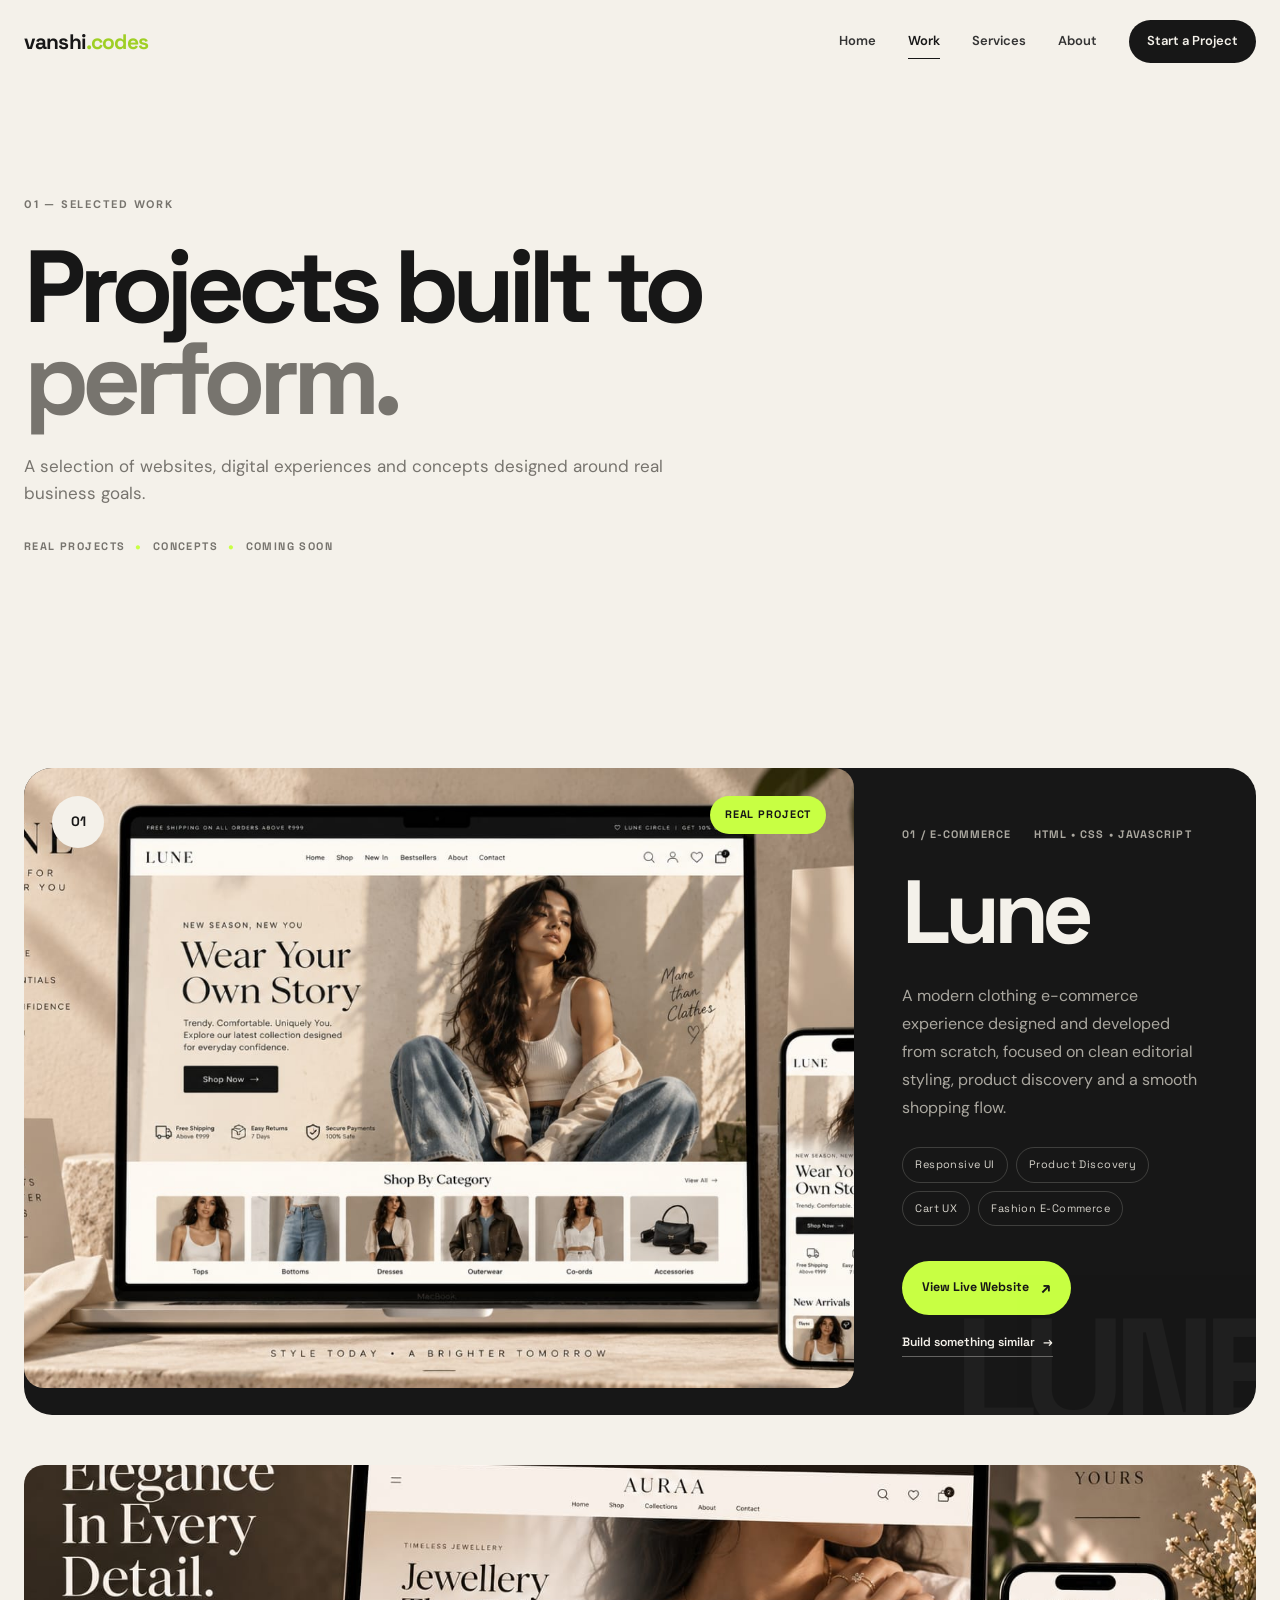
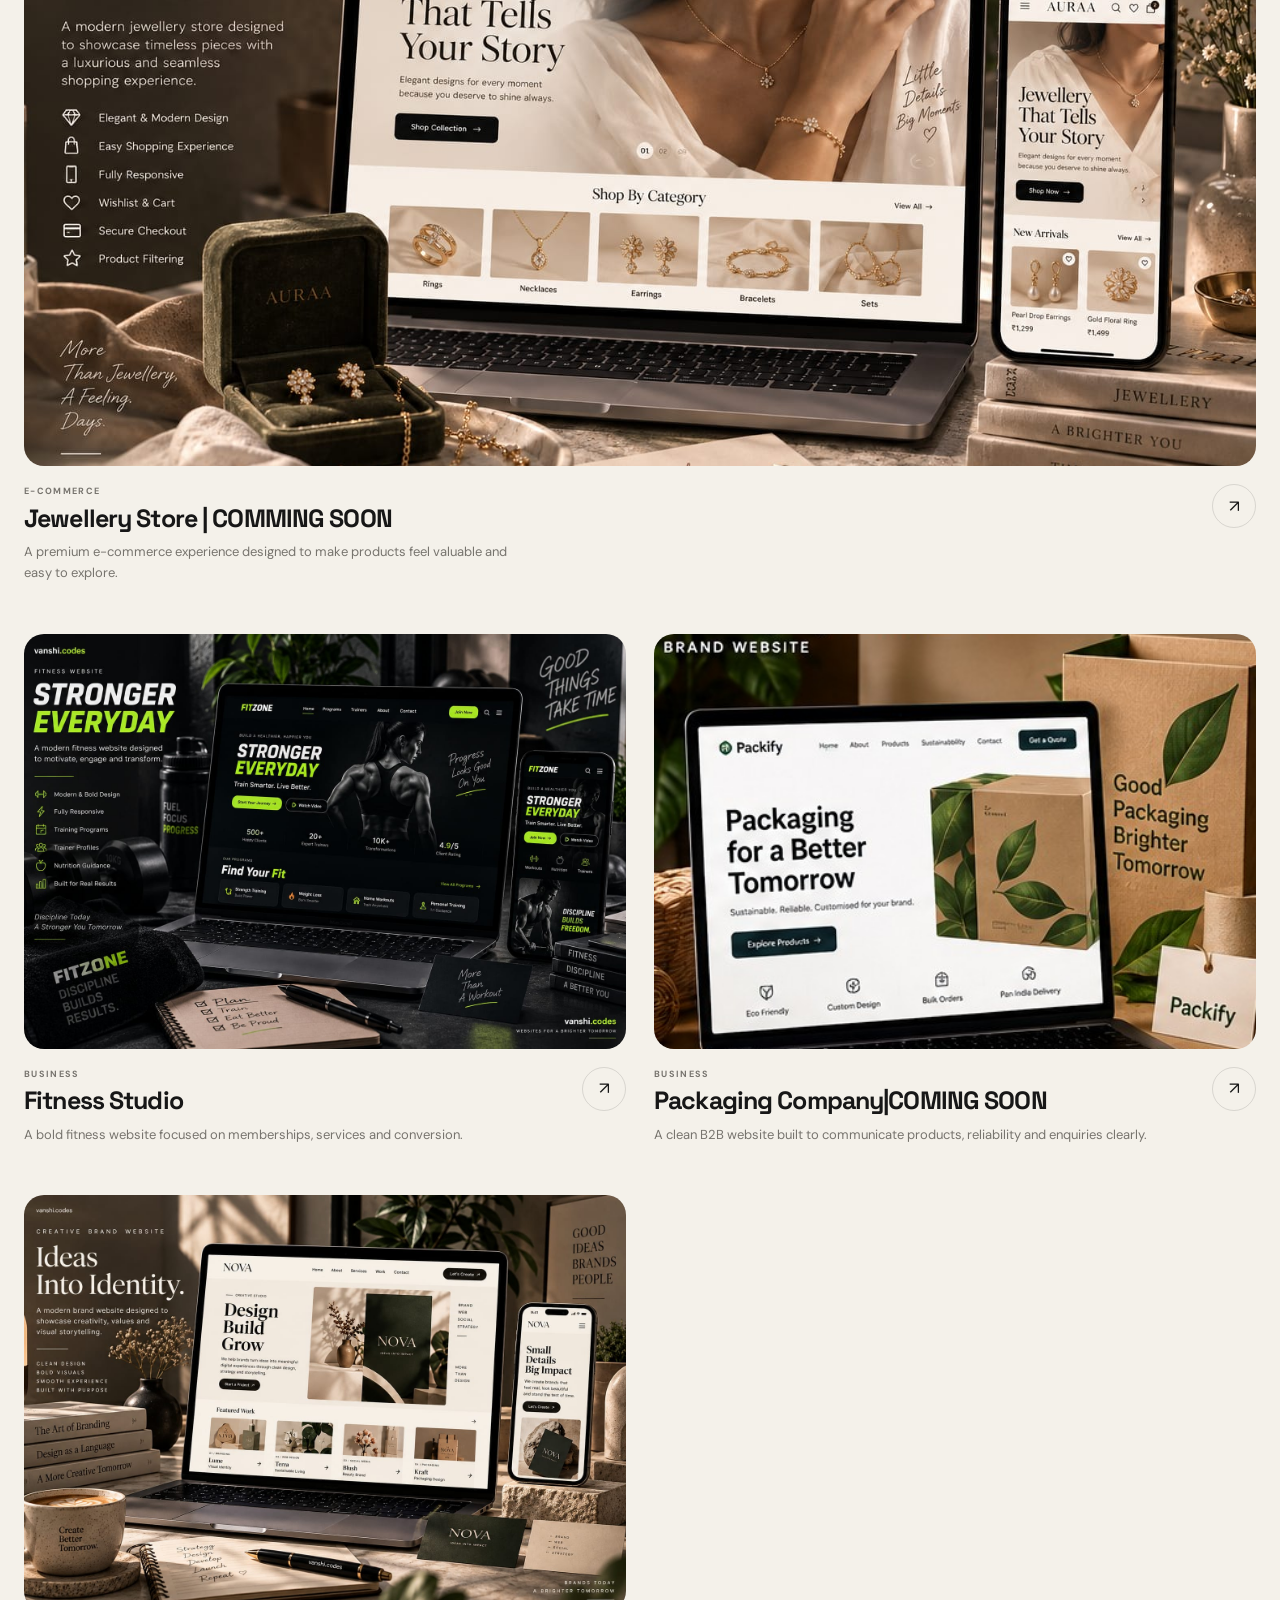
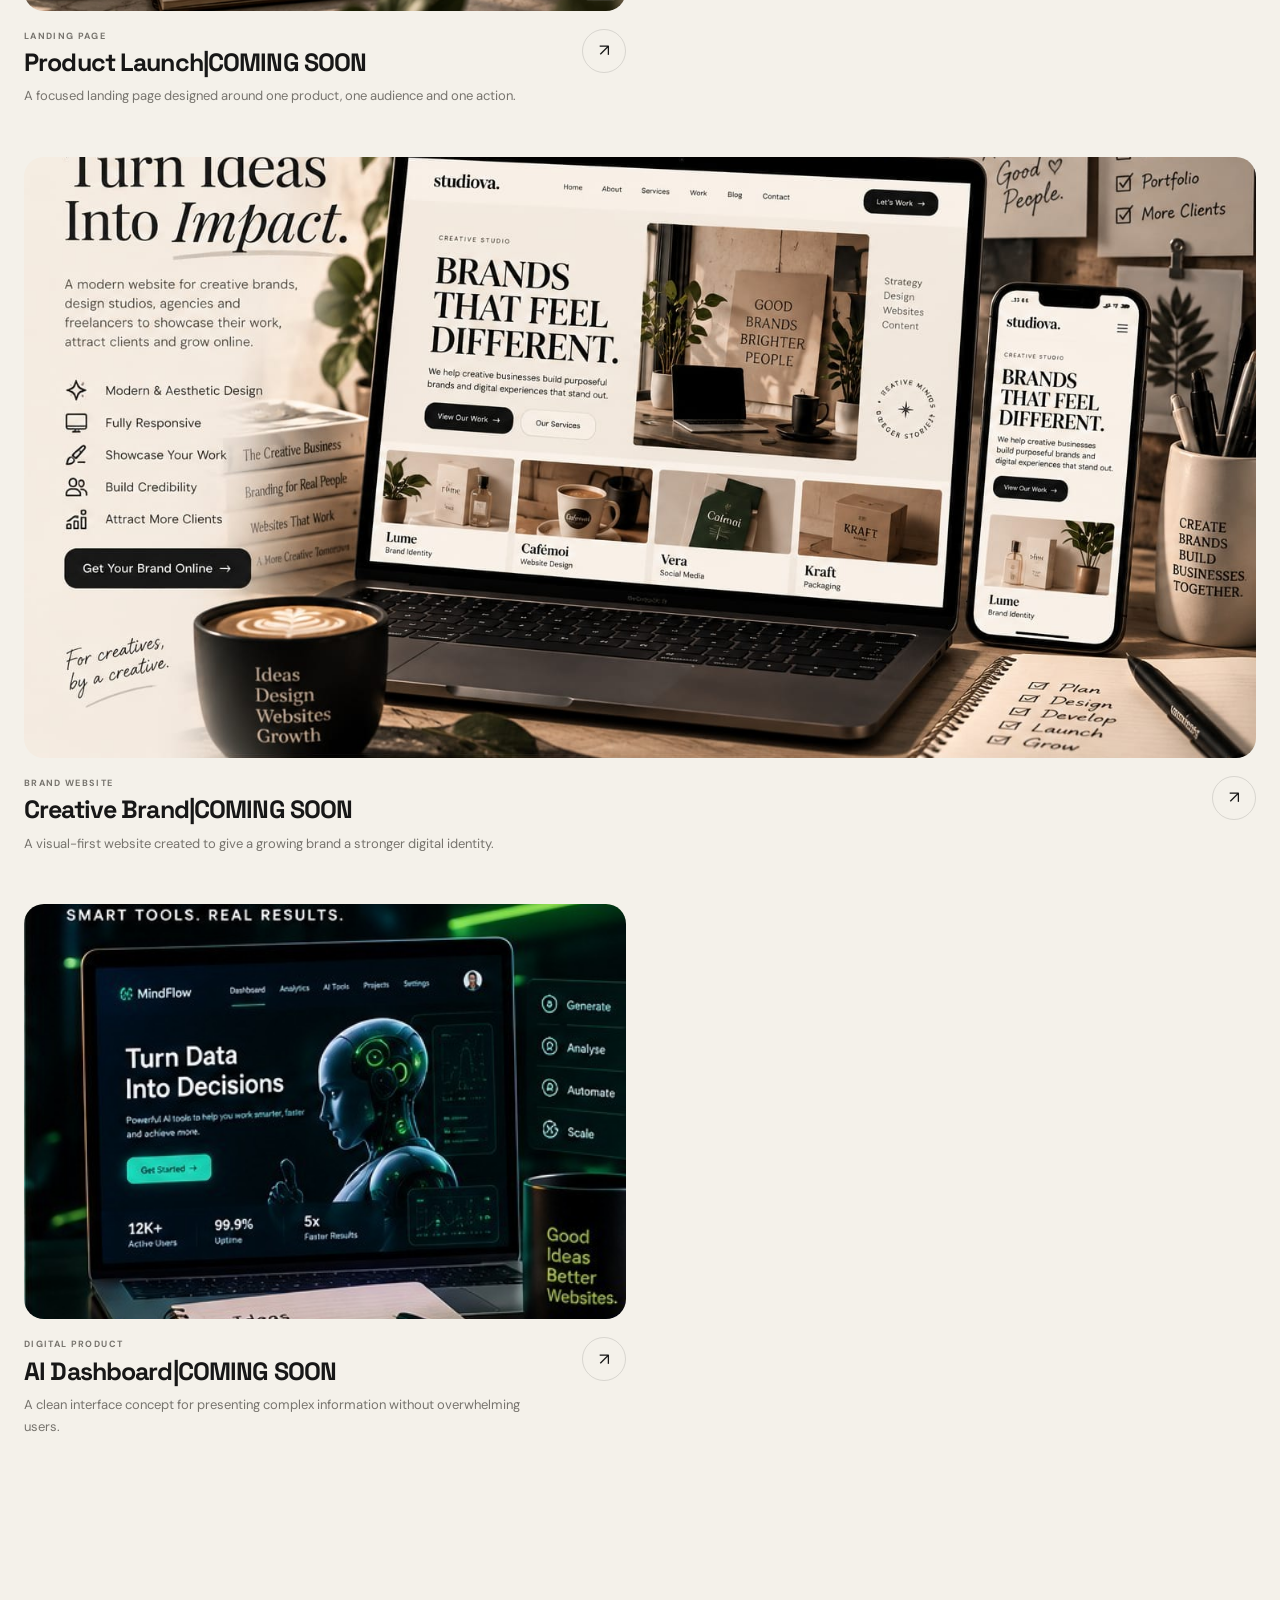
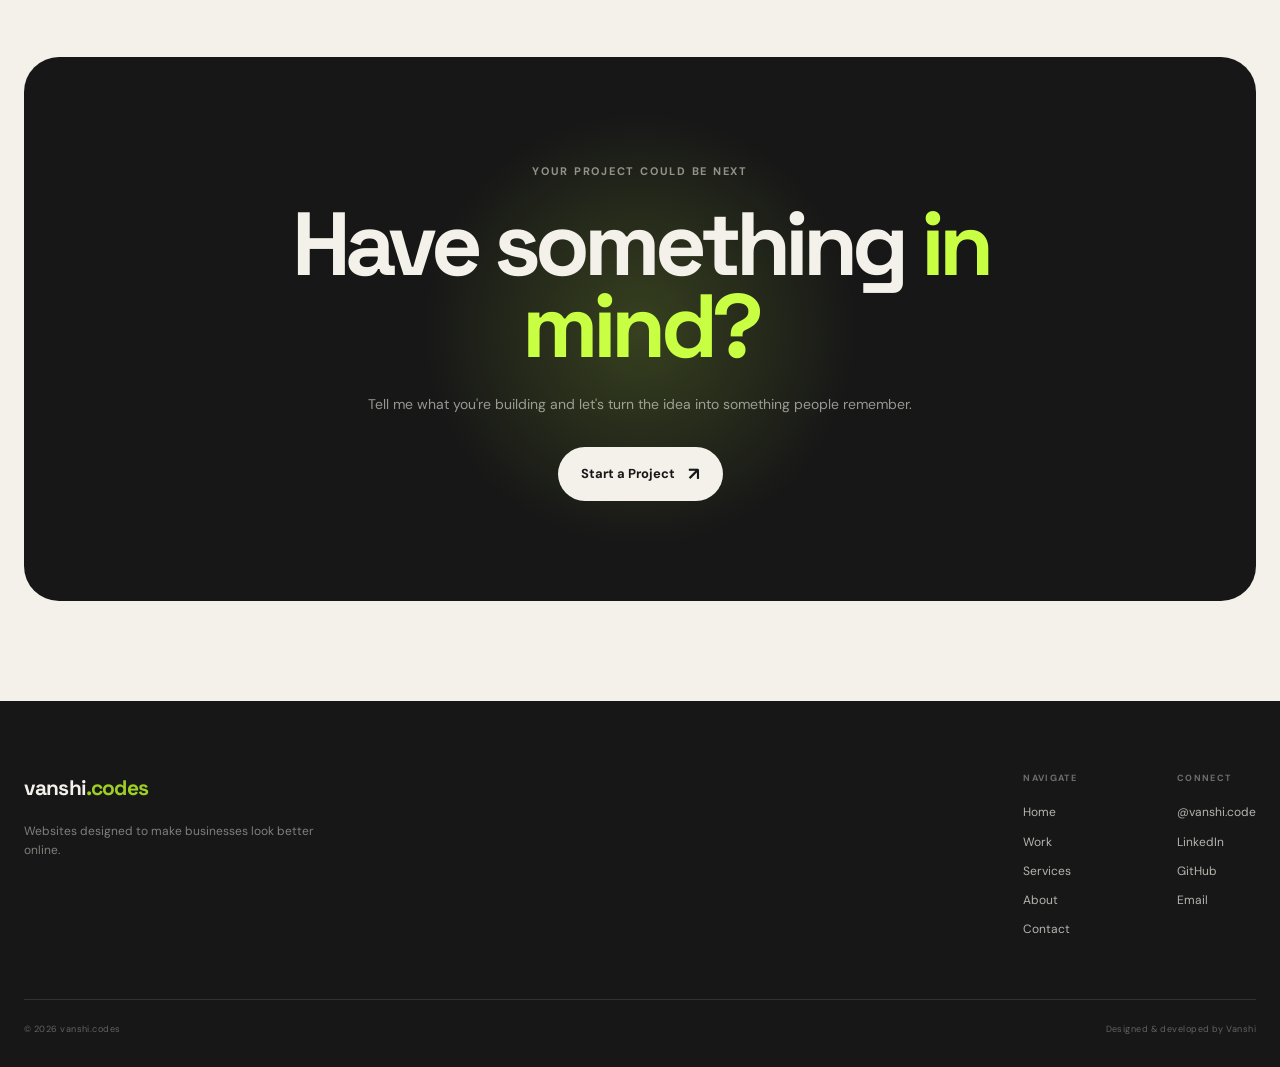
==== commit 3a721ea2: "Update website" ====
--- a/vanshi-portfolio/work.html
+++ b/vanshi-portfolio/work.html
@@ -187,9 +187,8 @@
 
         <div class="project-actions">
 
-            <!-- Replace # with your real Lune website URL later -->
             <a
-                href="#"
+                href="https://lune-modern.netlify.app"
                 class="project-link"
                 target="_blank"
                 rel="noopener noreferrer"
@@ -287,7 +286,7 @@
                         </span>
 
                         <h2>
-                            Fitness Studio | COMING SOON
+                            Fitness Studio 
                         </h2>
 
                         <p class="project-description">
@@ -297,7 +296,7 @@
 
                     </div>
 
-                    <a href="#"
+                    <a href="https://fitnessstudiolive.netlify.app"
                        class="round-arrow"
                        aria-label="Open fitness project">
                         ↗
